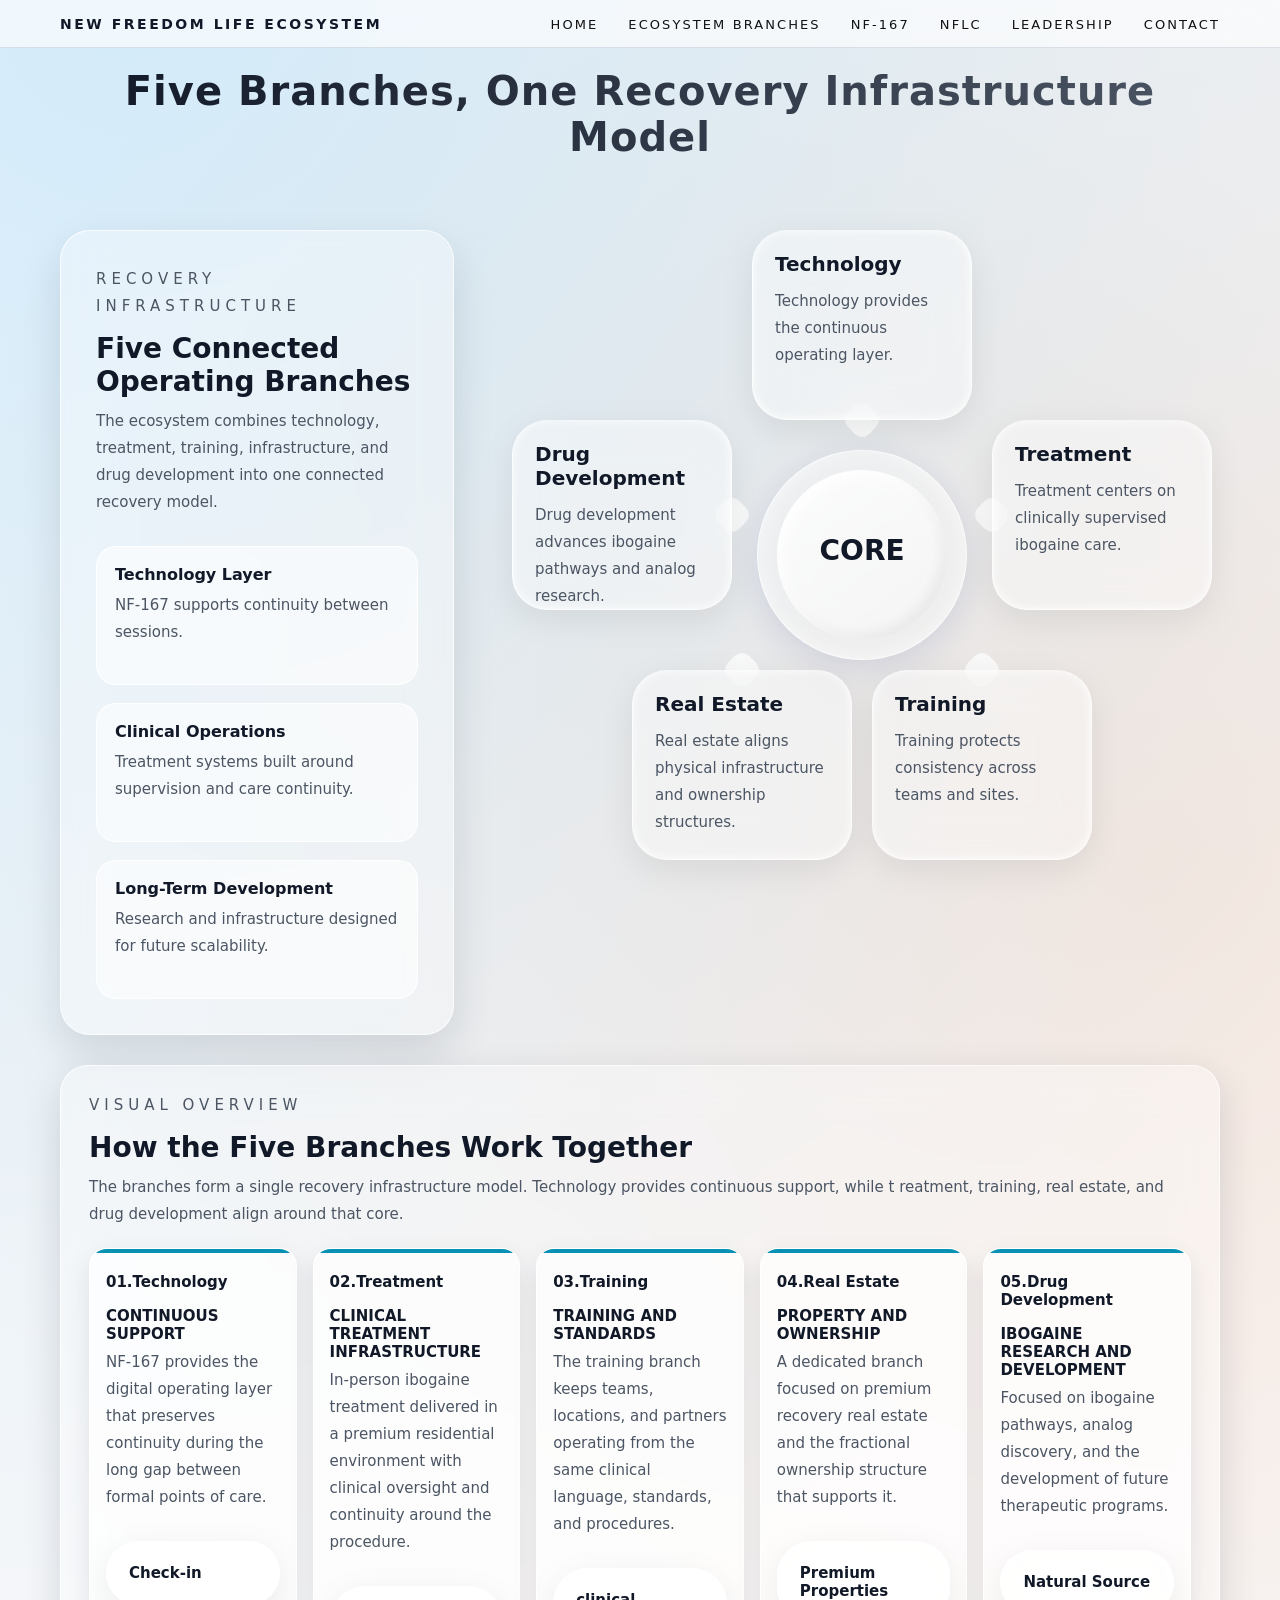
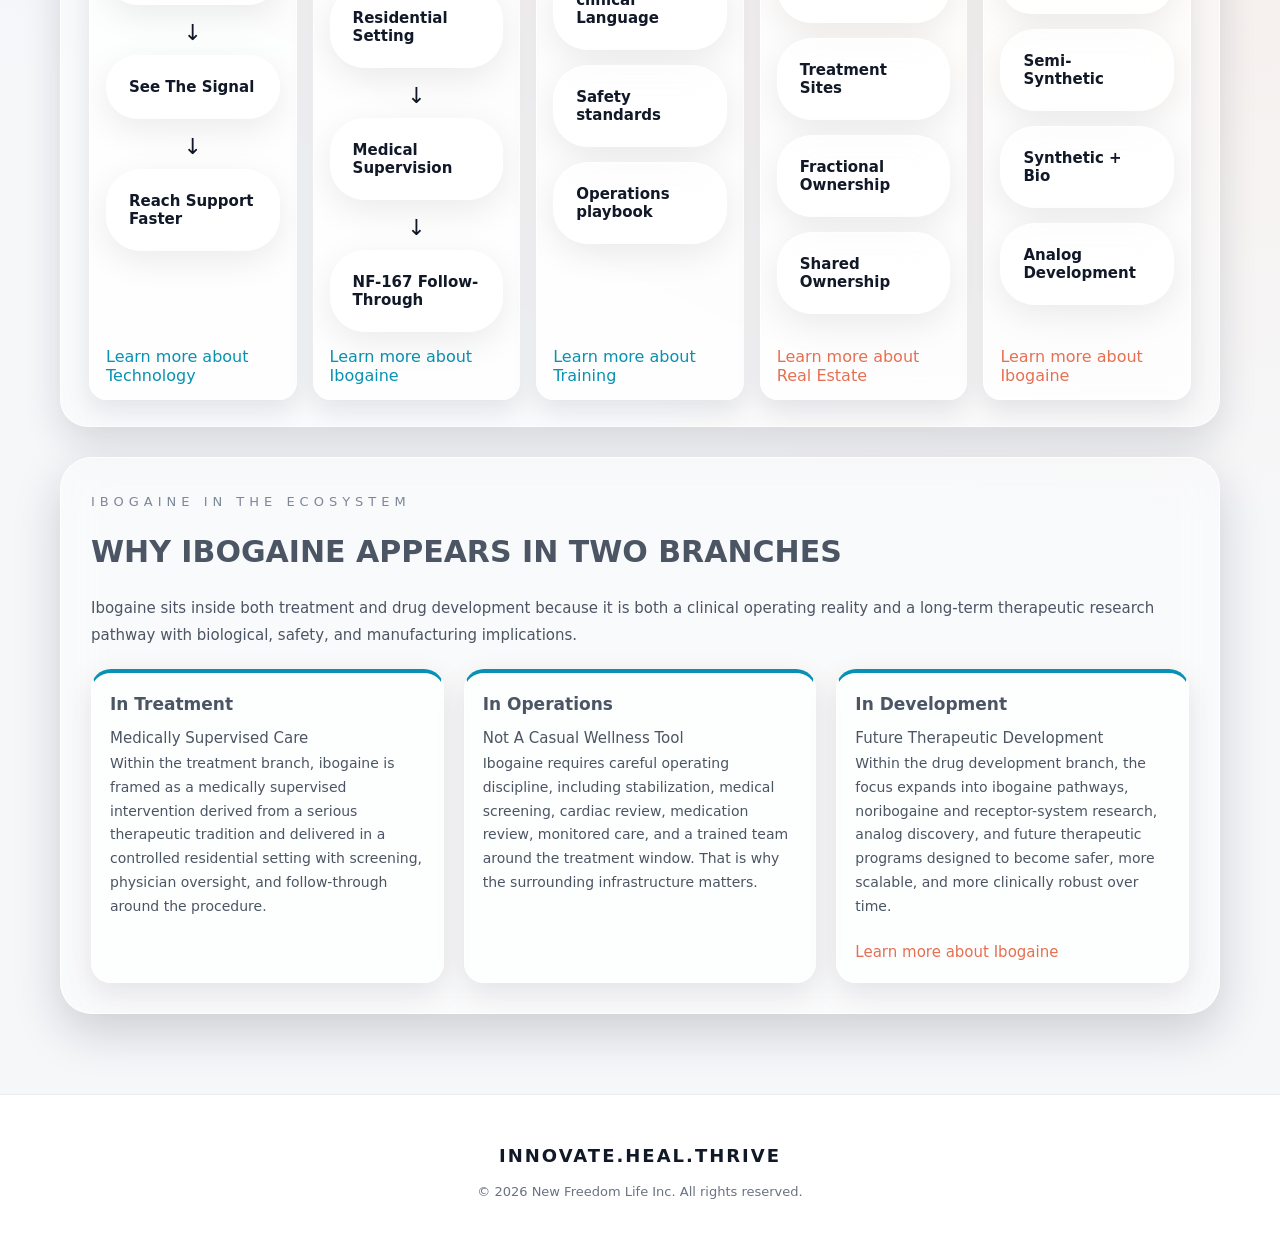
==== branches.html @ 01b96964 "added ibogaine page" ====
<!doctype html>
<html lang="en">
  <head>
    <meta charset="UTF-8" />
    <meta name="viewport" content="width=device-width, initial-scale=1.0" />
    <title>Branches</title>

    <link
      href="https://fonts.googleapis.com/css2?family=Poppins:wght@300;400;500;600;700&display=swap"
      rel="stylesheet"
    />

    <link rel="stylesheet" href="branches-style.css" />
  </head>

  <body>
<nav>
    <div class="logotext">
      NEW FREEDOM LIFE ECOSYSTEM
    </div>
    <button class="menu-toggle" aria-label="Toggle navigation">
  <span></span>
  <span></span>
  <span></span>
</button>
    <ul class="nav-links">
      <li><a href="index.html">HOME</a></li>
      <li><a href="branches.html">ECOSYSTEM BRANCHES</a></li>
      <li><a href="#">NF-167</a></li>
      <li><a href="./NFLC.html">NFLC</a></li>
      <li><a href="leadership.html">LEADERSHIP</a></li>
      <li><a href="#">CONTACT</a></li>
    </ul>
</nav>
<script>
        const menuToggle = document.querySelector(".menu-toggle");
        const navLinks = document.querySelector(".nav-links");

        menuToggle.addEventListener("click", () => {
        navLinks.classList.toggle("active");
        });
    </script>
    <!-- OUTER GLASS CONTAINER -->
      <section class="overview-section">
      <!-- TITLE -->

      <div class="top-content">
        <p class="tag"></p>
        <h1>Five Branches, One Recovery Infrastructure Model</h1>
      </div>
      <section class="branches-layout">

  <!-- LEFT SIDE INFO PANEL -->
  <div class="glass-side-panel">

    <p class="tag">RECOVERY INFRASTRUCTURE</p>

    <h2>Five Connected Operating Branches</h2>

    <p>
      The ecosystem combines technology, treatment,
      training, infrastructure, and drug development
      into one connected recovery model.
    </p>

    <div class="info-points">

      <div class="info-box">
        <h4>Technology Layer</h4>
        <p>NF-167 supports continuity between sessions.</p>
      </div>

      <div class="info-box">
        <h4>Clinical Operations</h4>
        <p>
          Treatment systems built around supervision
          and care continuity.
        </p>
      </div>

      <div class="info-box">
        <h4>Long-Term Development</h4>
        <p>
          Research and infrastructure designed
          for future scalability.
        </p>
      </div>

    </div>
  </div>

  <!-- RIGHT SIDE VISUAL -->
  <div class="branches-visual">

    <section class="wrapper">

      <!-- CENTER -->
      <div class="center-circle">
        <div class="inner-circle">
          <h2>CORE</h2>
        </div>
      </div>

      <!-- CARDS -->

      <div class="card card1">
        <div class="glass">
          <h3>Technology</h3>
          <p>Technology provides the continuous operating layer.</p>
        </div>
      </div>

      <div class="card card2">
        <div class="glass">
          <h3>Treatment</h3>
          <p>Treatment centers on clinically supervised ibogaine care.</p>
        </div>
      </div>

      <div class="card card3">
        <div class="glass">
          <h3>Training</h3>
          <p>Training protects consistency across teams and sites.</p>
        </div>
      </div>

      <div class="card card4">
        <div class="glass">
          <h3>Real Estate</h3>
          <p>
            Real estate aligns physical infrastructure
            and ownership structures.
          </p>
        </div>
      </div>

      <div class="card card5">
        <div class="glass">
          <h3>Drug Development</h3>
          <p>
            Drug development advances ibogaine pathways
            and analog research.
          </p>
        </div>
      </div>

    </section>

  </div>
</section>

<!--visual overview section-->

</section>
    <section class="overview-section">
  <div class="overview-text glass-overview">
    <p class="tag">VISUAL OVERVIEW</p>
    <h2>How the Five Branches Work Together</h2>
    <p>
      The branches form a single recovery infrastructure model. Technology
      provides continuous support, while t
      reatment, training, real estate,
      and drug development align around that core.
    </p>
    <div class="overview-grid">
      <div class="overview-item">
        <h3>01.Technology</h3>
        <h3>CONTINUOUS SUPPORT</h3>
        <p>NF-167 provides the digital operating layer that preserves continuity during the long gap between formal points of care.</p>
        <section class="branch-flow">
          
  <div class="branch-flow-row">
    <div class="branch-step">
      <h3 class="glass">Check‑in</h3>
    </div>

    <span class="branch-arrow">↓</span>

    <div class="branch-step">
      <h3 class="glass">See The Signal</h3>
    </div>

    <span class="branch-arrow">↓</span>

    <div class="branch-step">
      <h3 class="glass">Reach Support Faster</h3>
    </div>
  </div>
  <a class="blue-link" href="technology.html">Learn more about Technology</a>
</section>
      </div>
      <div class="overview-item">
        <h3>02.Treatment</h3>
        <h3>CLINICAL TREATMENT INFRASTRUCTURE</h3>
        <p>In-person ibogaine treatment delivered in a premium residential environment with clinical oversight and continuity around the procedure.</p>
        <section class="branch-flow">
  <div class="branch-flow-row">
    <div class="branch-step">
      <h3 class="glass">Residential Setting</h3>
    </div>

    <span class="branch-arrow">↓</span>

    <div class="branch-step">
      <h3 class="glass">Medical Supervision</h3>
    </div>

    <span class="branch-arrow">↓</span>

    <div class="branch-step">
      <h3 class="glass">NF-167 Follow-Through</h3>
    </div>
  </div>
  <a class="blue-link" href="">Learn more about Ibogaine</a>
</section>
      </div>
      <div class="overview-item">
        <h3>03.Training</h3>
        <h3>TRAINING AND STANDARDS</h3>
        <p>The training branch keeps teams, locations, and partners operating from the same clinical language, standards, and procedures.</p>
        <section class="branch-flow">
  
  <div class="branch-flow-row">
    <div class="branch-step">
      <h3 class="glass">clinical Language</h3>
    </div>
    <div class="branch-step">
      <h3 class="glass">Safety standards</h3>
    </div>

    <div class="branch-step">
      <h3 class="glass">Operations playbook</h3>
    </div>
  </div>
  <a class="blue-link" href="">Learn more about Training</a>
</section>
      </div>
      <div class="overview-item">
        <h3>04.Real Estate</h3>
        <h3>PROPERTY AND OWNERSHIP</h3>
        <p>A dedicated branch focused on premium recovery real estate and the fractional ownership structure that supports it.</p>
        <section class="branch-flow">
  

  <div class="branch-flow-row">
    <div class="branch-step">
      <h3 class="glass">Premium <br>Properties</h3>
    </div>

    <div class="branch-step">
      <h3 class="glass">Treatment <br>Sites</h3>
    </div>

    <div class="branch-step">
      <h3 class="glass">Fractional <br>Ownership</h3>
    </div>

    <div class="branch-step">
      <h3 class="glass">Shared <br>Ownership</h3>
    </div>

  </div>
  <a class="orange-link" href="./realestate.html">Learn more about Real Estate</a>
</section>
      </div>
      <div class="overview-item">
        <h3>05.Drug Development</h3>
        <h3>IBOGAINE RESEARCH AND DEVELOPMENT</h3>
        <p>Focused on ibogaine pathways, analog discovery, and the development of future therapeutic programs.</p>
        <section class="branch-flow">

  <div class="branch-flow-row">
    <div class="branch-step">
      <h3 class="glass">Natural Source</h3>
    </div>

    <div class="branch-step">
      <h3 class="glass">Semi-Synthetic</h3>
    </div>

    <div class="branch-step">
      <h3 class="glass">Synthetic + Bio</h3>
    </div>

    <div class="branch-step">
      <h3 class="glass">Analog <br>Development</h3>
    </div>
  </div>
  <a class="orange-link" href="./ibogaine.html">Learn more about Ibogaine</a>
</section>
      </div>
    </div>
  </div>
</section>
    <section class="ibogaine-section">
      <div class="ibogaine-card glass-ibogaine">
        <p class="tag">IBOGAINE IN THE ECOSYSTEM</p>
        <h2>WHY IBOGAINE APPEARS IN TWO BRANCHES</h2>
        <p>
          Ibogaine sits inside both treatment and drug development because it is both a clinical operating reality and a long-term therapeutic research pathway with biological, safety, and manufacturing implications.
        </p>

        <div class="ibogaine-points">
          <div class="point">
            <h3>In Treatment</h3>
            <h3>Medically Supervised Care</h3>
            <p>
              Within the treatment branch, ibogaine is framed as a medically
              supervised intervention derived from a serious therapeutic
              tradition and delivered in a controlled residential setting with
              screening, physician oversight, and follow-through around the
              procedure.</p>
            </p>
          </div>
          <div class="point">
            <h3>In Operations</h3>
            <h3>Not A Casual Wellness Tool</h3>
            <p>
              Ibogaine requires careful operating discipline, including
              stabilization, medical screening, cardiac review, medication
              review, monitored care, and a trained team around the treatment
              window. That is why the surrounding infrastructure matters.
            </p>
          </div>
          <div class="point">
            <h3>In Development</h3>
            <h3>Future Therapeutic Development</h3>
            <p>
              Within the drug development branch, the focus expands into
              ibogaine pathways, noribogaine and receptor-system research,
              analog discovery, and future therapeutic programs designed to
              become safer, more scalable, and more clinically robust over time.
            </p>
            <a href="./ibogaine.html">Learn more about Ibogaine</a>
          </div>
        </div>
      </div>
    </section>
    <footer class="footer">
    <div class="footer-content">
    <h3>INNOVATE.HEAL.THRIVE</h3>

    <p class="footer-copy">
      © 2026 New Freedom Life Inc. All rights reserved.
    </p>
  </div>
</footer>
</body>
</html>
---- branches-style.css ----
:root{
  --nf-blue:#0891b2;
  --nf-blue-soft:#38bdf8;

  --nf-sunrise:#f4a261;
  --nf-sunrise-soft:#e76f51;

  --nf-bg:#f6f7f9;

  --nf-text-dark:#111827;
  --nf-text-muted:#4b5563;

  --glass-white:rgba(255,255,255,0.45);
  --glass-border:rgba(255,255,255,0.75);
}
*{
  margin:0;
  padding:0;
  box-sizing:border-box;
}

body {
  margin: 0;
  font-family: system-ui, -apple-system, BlinkMacSystemFont, "Segoe UI", sans-serif;
  color: var(--nf-text-dark);
  background:
    radial-gradient(circle at 10% 0%, rgba(0, 161, 255, 0.14) 0, transparent 55%),
    radial-gradient(circle at 90% 30%, rgba(255, 140, 66, 0.14) 0, transparent 55%),
    var(--nf-bg);
  overflow-x: hidden;
}
nav {
  position: sticky;
  top: 0;
  z-index: 1000;
  width: 100%;
  padding: 14px 60px;
  background: rgba(255, 255, 255, 0.65);
  backdrop-filter: blur(18px);
  -webkit-backdrop-filter: blur(18px);
  display: flex;
  justify-content: space-between;
  align-items: center;
  border-bottom: 1px solid rgba(148, 163, 184, 0.3);
}

.logotext {
  font-size: 14px;
  letter-spacing: 0.18em;
  font-weight: 600;
}

.nav-links {
  display: flex;
  gap: 30px;
  list-style: none;
}

.nav-links a {
  text-decoration: none;
  color: #111111;
  font-size: 13px;
  letter-spacing: 0.16em;
}

.nav-links a:hover {
  color: var(--nf-blue);
}

/* HAMBURGER BUTTON */

.menu-toggle {
  display: none;

  flex-direction: column;
  justify-content: center;
  align-items: center;

  gap: 5px;

  width: 46px;
  height: 46px;

  border: none;
  border-radius: 14px;

  background: rgba(255, 255, 255, 0.22);

  backdrop-filter: blur(12px);
  -webkit-backdrop-filter: blur(12px);

  cursor: pointer;

  box-shadow: 0 8px 20px rgba(15, 23, 42, 0.08);

  transition: 0.3s ease;
}

.menu-toggle:hover {
  transform: translateY(-2px);
}

.menu-toggle span {
  width: 22px;
  height: 2px;

  background: var(--nf-text-dark);

  border-radius: 999px;

  transition: 0.3s ease;
}

/* MOBILE NAV */

@media (max-width: 768px) {

  nav {
    padding: 18px 20px;

    flex-wrap: wrap;

    gap: 0;
  }

  .menu-toggle {
    display: flex;
  }

  .nav-links {
    width: 100%;

    display: none;

    flex-direction: column;

    align-items: center;

    gap: 18px;

    margin-top: 20px;

    padding: 24px 0;

    border-radius: 24px;

    background: rgba(255,255,255,0.32);

    backdrop-filter: blur(20px);
    -webkit-backdrop-filter: blur(20px);

    border: 1px solid rgba(255,255,255,0.6);

    box-shadow: 0 12px 30px rgba(15,23,42,0.12);
  }

  .nav-links.active {
    display: flex;
  }

  .nav-links a {
    font-size: 14px;
  }
}

/* MAIN GLASS BOX */

.main-container{
  margin-top: 40px auto;
  width:1400px;
  max-width: 100%;
  min-height:780px;
  padding:50px;
  margin: 0 auto 40px;  
  border-radius:40px;
  background:rgba(255,255,255,0.35);
  backdrop-filter:blur(25px);
  -webkit-backdrop-filter:blur(25px);
  border:1px solid rgba(255,255,255,0.7);
  box-shadow:
    0 20px 60px rgba(15,23,42,0.08),
    inset 0 0 30px rgba(255,255,255,0.7);
  position:relative;
  overflow:hidden;
}

/* TOP TITLE */

.top-content{
  text-align:center;
  margin-bottom:70px;
}

.tag{
  font-size:13px;
  letter-spacing:5px;
  color:#7c8799;
  margin-bottom:12px;
  font-weight:500;
}

.top-content h1{
  font-size:40px;
  font-weight:700;
  background:linear-gradient(to right,#111827,#4b5563);
  background-clip:text;
  -webkit-background-clip:text;
  color:transparent;
  -webkit-text-fill-color:transparent;
  letter-spacing:1px;
}

.branches-layout{
  display:flex;
  gap:50px;
  align-items:flex-start;
  justify-content:center;
  margin-top:40px;
  flex-wrap:wrap;
}

.branches-visual{
  flex:1;
}

.glass-side-panel{
  width: 380px;
  flex:0.45;

  padding:35px;

  border-radius:30px;

  background:rgba(255,255,255,0.35);

  backdrop-filter:blur(20px);
  -webkit-backdrop-filter:blur(20px);

  border:1px solid rgba(255,255,255,0.7);

  box-shadow:
  0 18px 40px rgba(15,23,42,0.12);
}

.glass-side-panel h2{
  font-size:34px;
  margin:12px 0 20px;
}

.glass-side-panel p{
  line-height:1.8;
  color:#4b5563;
}

.info-points{
  margin-top:30px;
  display:flex;
  flex-direction:column;
  gap:18px;
}

.info-box{
  padding:18px;
  border-radius:20px;

  background:rgba(255,255,255,0.55);

  border:1px solid rgba(255,255,255,0.9);
}

.info-box h4{
  margin-bottom:8px;
  color:#111827;
}

/* INFOGRAPHIC WRAPPER */

.wrapper{
  position:relative;
  width:700px;
  height:650px;
  margin:auto;
}

/* CENTER */

.center-circle{
  position:absolute;
  top:50%;
  left:50%;
  transform:translate(-50%,-50%);

  width:210px;
  height:210px;
  border-radius:50%;

  background:rgba(255,255,255,0.28);

  backdrop-filter:blur(30px);

  border:1px solid rgba(255,255,255,0.8);

  box-shadow:
  0 8px 32px rgba(31,38,135,0.12),
  inset 0 0 20px rgba(255,255,255,0.6);

  display:flex;
  justify-content:center;
  align-items:center;
}

.inner-circle{
  width:170px;
  height:170px;
  border-radius:50%;

  background:linear-gradient(
  145deg,
  rgba(255,255,255,0.8),
  rgba(255,255,255,0.35));

  display:flex;
  flex-direction:column;
  justify-content:center;
  align-items:center;

  box-shadow:
  inset 6px 6px 12px rgba(255,255,255,0.8),
  inset -6px -6px 12px rgba(0,0,0,0.05);
}

.inner-circle span{
  font-size:14px;
  letter-spacing:4px;
  color:#7b8191;
}

.inner-circle h2{
  font-size:38px;
  color:#111827;
  font-weight:700;
}

/* CARDS */

.card{
  position:absolute;
  width:220px;
  height:190px;
}

.glass{
  width:100%;
  height:100%;

  padding: 22px;
  border-radius:35px;

  background:rgba(255,255,255,0.38);

  backdrop-filter:blur(22px);

  border:1px solid rgba(255,255,255,0.8);

  box-shadow:
  0 10px 35px rgba(0,0,0,0.08),
  inset 0 0 10px rgba(255,255,255,0.9);

  transition:0.4s ease;
}

.glass:hover{
  transform:translateY(-10px) scale(1.03);

  box-shadow:
  0 20px 45px rgba(0,0,0,0.12),
  inset 0 0 15px rgba(255,255,255,0.9);
}

.glass h3{
  font-size:20px;
  margin-bottom:12px;
  font-weight:600;
}

.glass p{
  font-size:13px;
  line-height:1.6;
  color:#5d6472;
}

/* CARD COLORS */

.card1 .glass{
  border-top:5px var(--nf-blue);
}

.card2 .glass{
  border-top:5px var(--nf-blue);
}

.card3 .glass{
  border-top:5px var(--nf-blue);
}

.card4 .glass{
  border-top:5px var(--nf-blue);
}

.card5 .glass{
  border-top:5px var(--nf-blue);
}

/* POSITIONS */

.card1{
  top:0;
  left:50%;
  transform:translateX(-50%);
}

.card2{
  top:190px;
  right:0;
}

.card3{
  bottom:20px;
  right:120px;
}

.card4{
  bottom:20px;
  left:120px;
}

.card5{
  top:190px;
  left:0;
}

/* CONNECTORS */

.card::before{
  content:"";
  position:absolute;
  width:30px;
  height:30px;

  background:rgba(255,255,255,0.75);

  backdrop-filter:blur(15px);

  border-radius:10px;

  z-index:-1;
}

/* CONNECTOR POSITION */

.card1::before{
  bottom:-15px;
  left:50%;
  transform:translateX(-50%) rotate(45deg);
}

.card2::before{
  left:-15px;
  top:50%;
  transform:translateY(-50%) rotate(45deg);
}

.card3::before{
  top:-15px;
  left:50%;
  transform:translateX(-50%) rotate(45deg);
}

.card4::before{
  top:-15px;
  left:50%;
  transform:translateX(-50%) rotate(45deg);
}

.card5::before{
  right:-15px;
  top:50%;
  transform:translateY(-50%) rotate(45deg);
}

/* RESPONSIVE */
@media(max-width:768px){

  body{
    padding:20px;
  }

  .main-container{
    border-radius:28px;
  }

  .glass-overview,
  .glass-ibogaine{
    padding:22px;
  }
}

@media(max-width:1100px){

  .main-container{
    width:100%;
    padding:30px 20px;
  }

  .wrapper{
    width:100%;
    height:auto;

    display:flex;
    flex-direction:column;
    gap:25px;
    align-items:center;
  }

  .center-circle{
    position:relative;
    top:auto;
    left:auto;
    transform:none;
    margin:20px 0;
  }

  .card{
    position:relative;
    width:100%;
    max-width:400px;

    top:auto;
    right:auto;
    bottom:auto;
    left:auto;

    transform:none;
  }

  .card::before{
    display:none;
  }

  .top-content h1{
    font-size:38px;
  }
}
.overview-section{
  max-width: 1200px;
  margin: 20px auto 30px;
  padding: 0 20px;
}

.overview-grid{
  margin-top: 20px;
  gap: 16px;
  display:grid;
  grid-template-columns:repeat(5,1fr);
  align-items:stretch;
}


.overview-item{
  padding: 14px 16px;
  border-radius: 18px;
  background: rgba(255,255,255,0.7);
  border: 1px solid rgba(255,255,255,0.9);
  box-shadow: 0 10px 26px rgba(15,23,42,0.10);
  text-align: left;
  position: relative;
  overflow: hidden;
  display: flex;
  flex-direction: column;
  height: 100%;
}

/* thin orange line on top of each item */
.overview-item::before{
  content: "";
  position: absolute;
  top: 0;
  left: 0;
  width: 100%;
  height: 4px;
  background: linear-gradient(90deg, var(--nf-blue), var(--nf-blue));
}

.overview-item h3{
  font-size: 15px;
  font-weight: 600;
  margin: 10px 0 6px;
  color: #111827;
}

.overview-item p{
  font-size: 13px;
  line-height: 1.7;
  color: #4b5563;
}

/* responsive behaviour */
@media (max-width: 1100px){
  .overview-grid{
    grid-template-columns: repeat(3, minmax(0,1fr));
  }
}

@media (max-width: 768px){
  .overview-grid{
    grid-template-columns: 1fr;
  }
}

.branch-arrow{
  display: flex;
  align-items: center;
  justify-content: center;
  font-size: 22px;
  min-width: 40px;
}

.glass-overview{
  padding: 26px 28px;
  border-radius: 28px;
  background: rgba(255,255,255,0.35);
  backdrop-filter: blur(20px);
  -webkit-backdrop-filter: blur(20px);
  border: 1px solid rgba(255,255,255,0.7);
  box-shadow: 0 14px 38px rgba(15,23,42,0.14);
}

.overview-section h2{
  font-size: 28px;
  margin-bottom: 10px;
}

.overview-section p{
  font-size: 15px;
  line-height: 1.8;
  color: #4b5563;
}

.branch-step{
  margin-bottom: 15px;
}

.blue-link{
  text-decoration: none;
  font-weight: 500;
  margin-top: auto;
  color: var(--nf-blue);
}

.orange-link{
  color: var(--nf-sunrise-soft);
  text-decoration: none;
  margin-top: auto;
  font-weight: 500;
}
.branch-flow{
  display:flex;
  flex-direction:column;
  height:100%;
}

/* Ibogaine section */
.ibogaine-section{
  max-width: 1200px;
  margin: 30px auto 80px;
  padding: 0 20px;
}

.ibogaine-card{
  margin-top: 4px;
}

.glass-ibogaine{
  padding: 32px 30px 30px;
  border-radius: 32px;
  background: rgba(255,255,255,0.40);
  backdrop-filter: blur(24px);
  -webkit-backdrop-filter: blur(24px);
  border: 1px solid rgba(255,255,255,0.8);
  box-shadow: 0 18px 48px rgba(15,23,42,0.18);
}

.ibogaine-section h2{
  font-size: 30px;
  margin: 6px 0 16px;
}

.ibogaine-sectio,.glass-ibogaine,p{
  font-size: 15px;
  line-height: 1.8;
  color: #4b5563;
  margin-bottom: 20px;
}

.ibogaine-points{
  display: grid;
  grid-template-columns: repeat(3, minmax(0,1fr));
  gap: 20px;
}

.ibogaine-points .point{
  padding: 16px 18px;
  border-radius: 20px;
  background: rgba(255,255,255,0.66);
  border: 1px solid rgba(255,255,255,0.85);
  box-shadow: 0 10px 30px rgba(15,23,42,0.10);

  border-top: 4px solid var(--nf-blue);
}

.ibogaine-points .point h3:first-of-type{
  font-size: 17px;   
  font-weight: 600;
  margin-bottom: 5px;
}

.ibogaine-points .point h3:last-of-type{
  font-size: 15px;    
  font-weight: 500;
}

.ibogaine-points .point p{
  font-size: 14px;
  line-height: 1.7;
  color: #4b5563;
}

.ibogaine-points .point a{
  color: var(--nf-sunrise-soft);
  text-decoration: none;
}

/* make it responsive */
@media (max-width: 900px){
  .ibogaine-points{
    grid-template-columns: 1fr;
  }
}
@media (max-width: 900px){
  .overview-section h2,
  .ibogaine-section h2{
    font-size: 22px;
  }
}
.footer{
  margin-top:80px;
  padding:50px 20px 30px;

  background:#ffffff;

  border-top:1px solid rgba(0,0,0,0.08);

  text-align:center;
}

.footer-content{
  max-width:1100px;
  margin:auto;
}

.footer h3{
  font-size:18px;
  font-weight:600;
  letter-spacing:2px;
  color:#111827;

  margin-bottom:14px;
}

.footer-copy{
  font-size:13px;
  color:#6b7280;
}
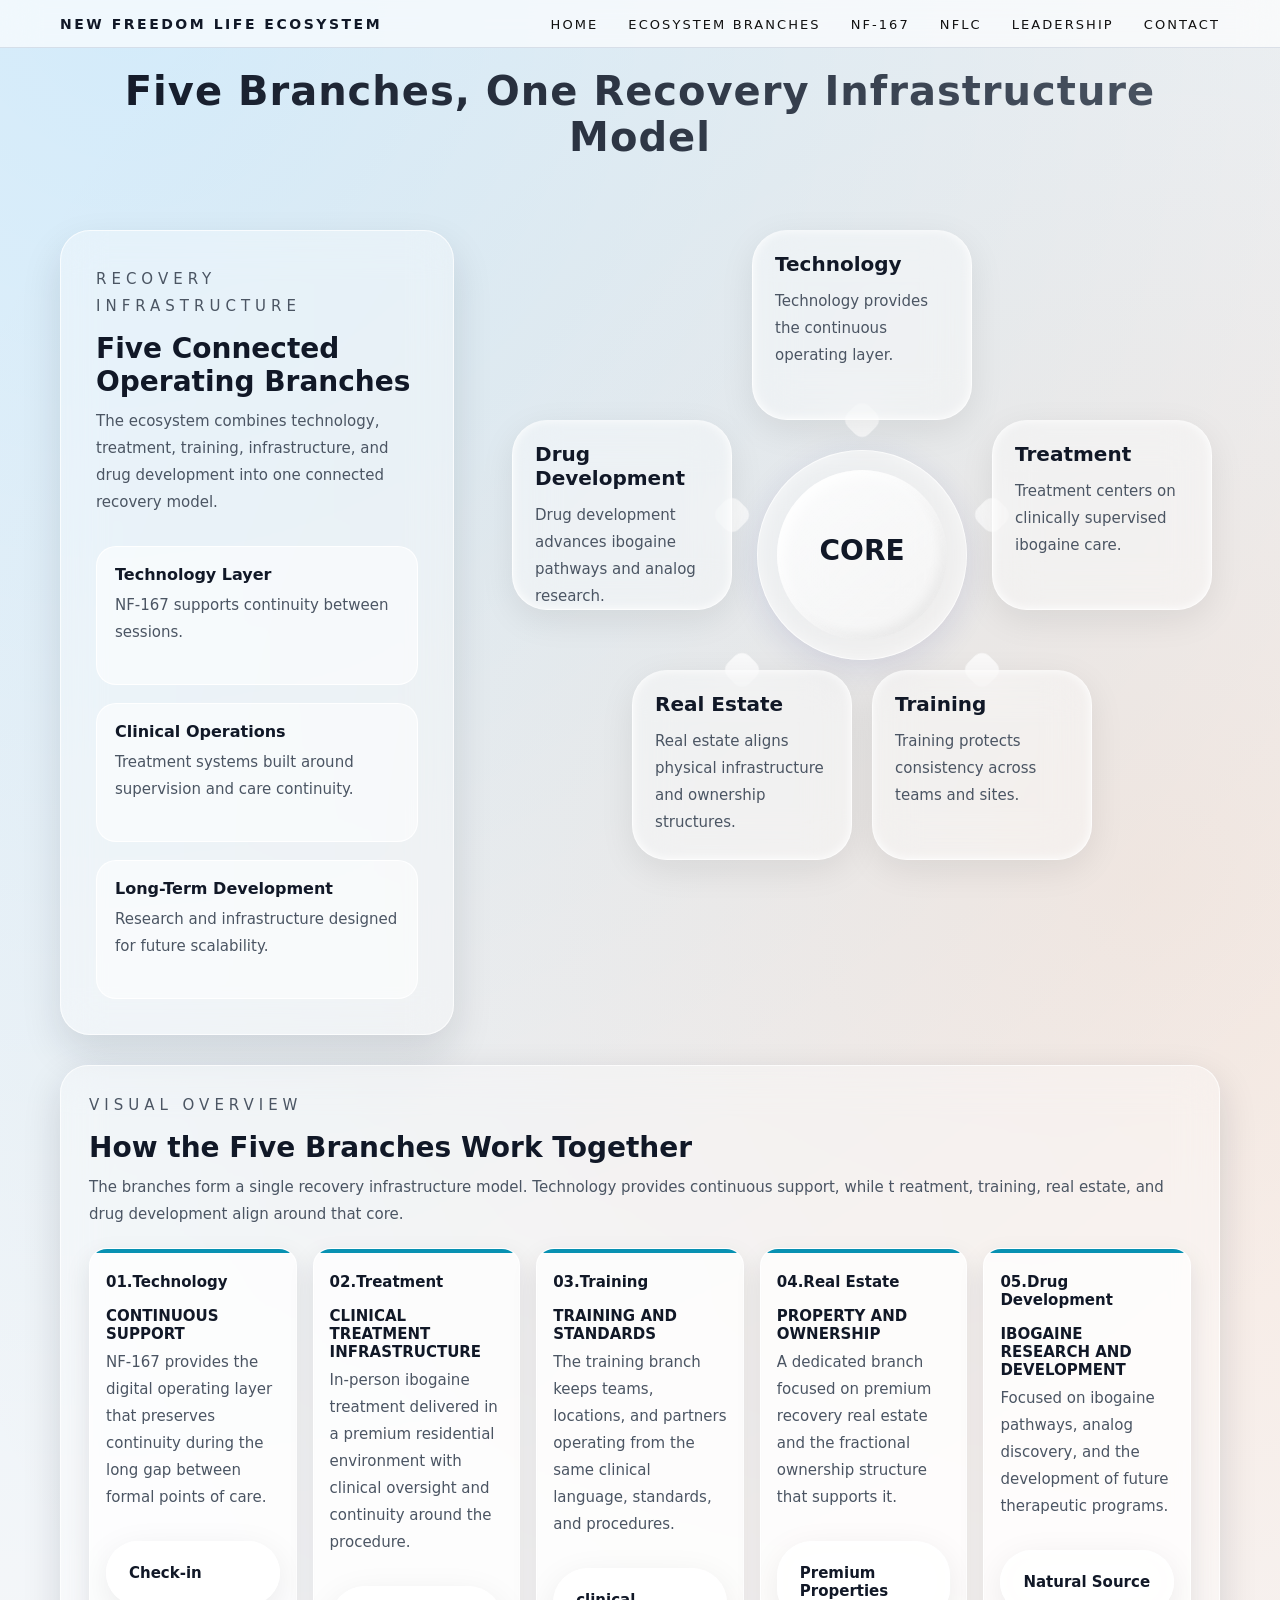
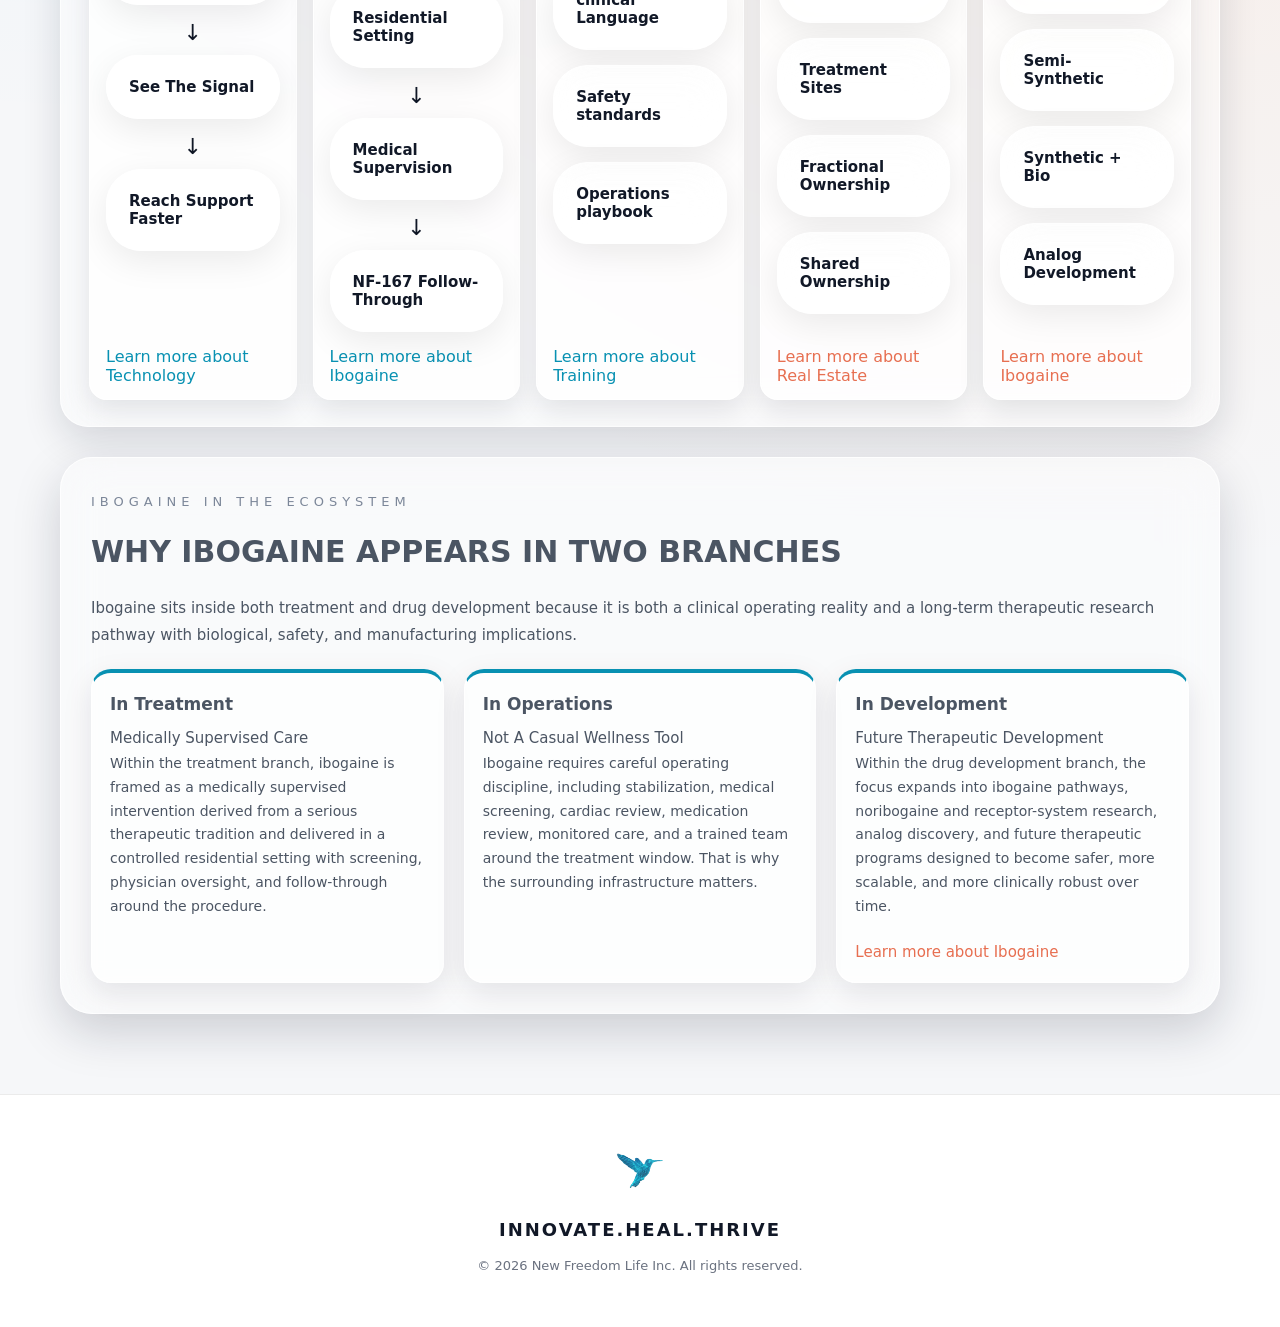
==== commit 6c9aedc3: "made some changes" ====
--- a/branches.html
+++ b/branches.html
@@ -232,7 +232,7 @@
       <h3 class="glass">Operations playbook</h3>
     </div>
   </div>
-  <a class="blue-link" href="">Learn more about Training</a>
+  <a class="blue-link" href="./training.html">Learn more about Training</a>
 </section>
       </div>
       <div class="overview-item">
@@ -338,8 +338,8 @@
     </section>
     <footer class="footer">
     <div class="footer-content">
+      <img src="./assests/logo.png" alt="logo" class="footer-logo">
     <h3>INNOVATE.HEAL.THRIVE</h3>
-
     <p class="footer-copy">
       © 2026 New Freedom Life Inc. All rights reserved.
     </p>
--- a/branches-style.css
+++ b/branches-style.css
@@ -780,4 +780,14 @@
 .footer-copy{
   font-size:13px;
   color:#6b7280;
+}
+
+.footer-logo{
+  width: 50px;
+  
+  height: auto;
+
+  margin-bottom: 20px;
+
+  object-fit: contain;
 }
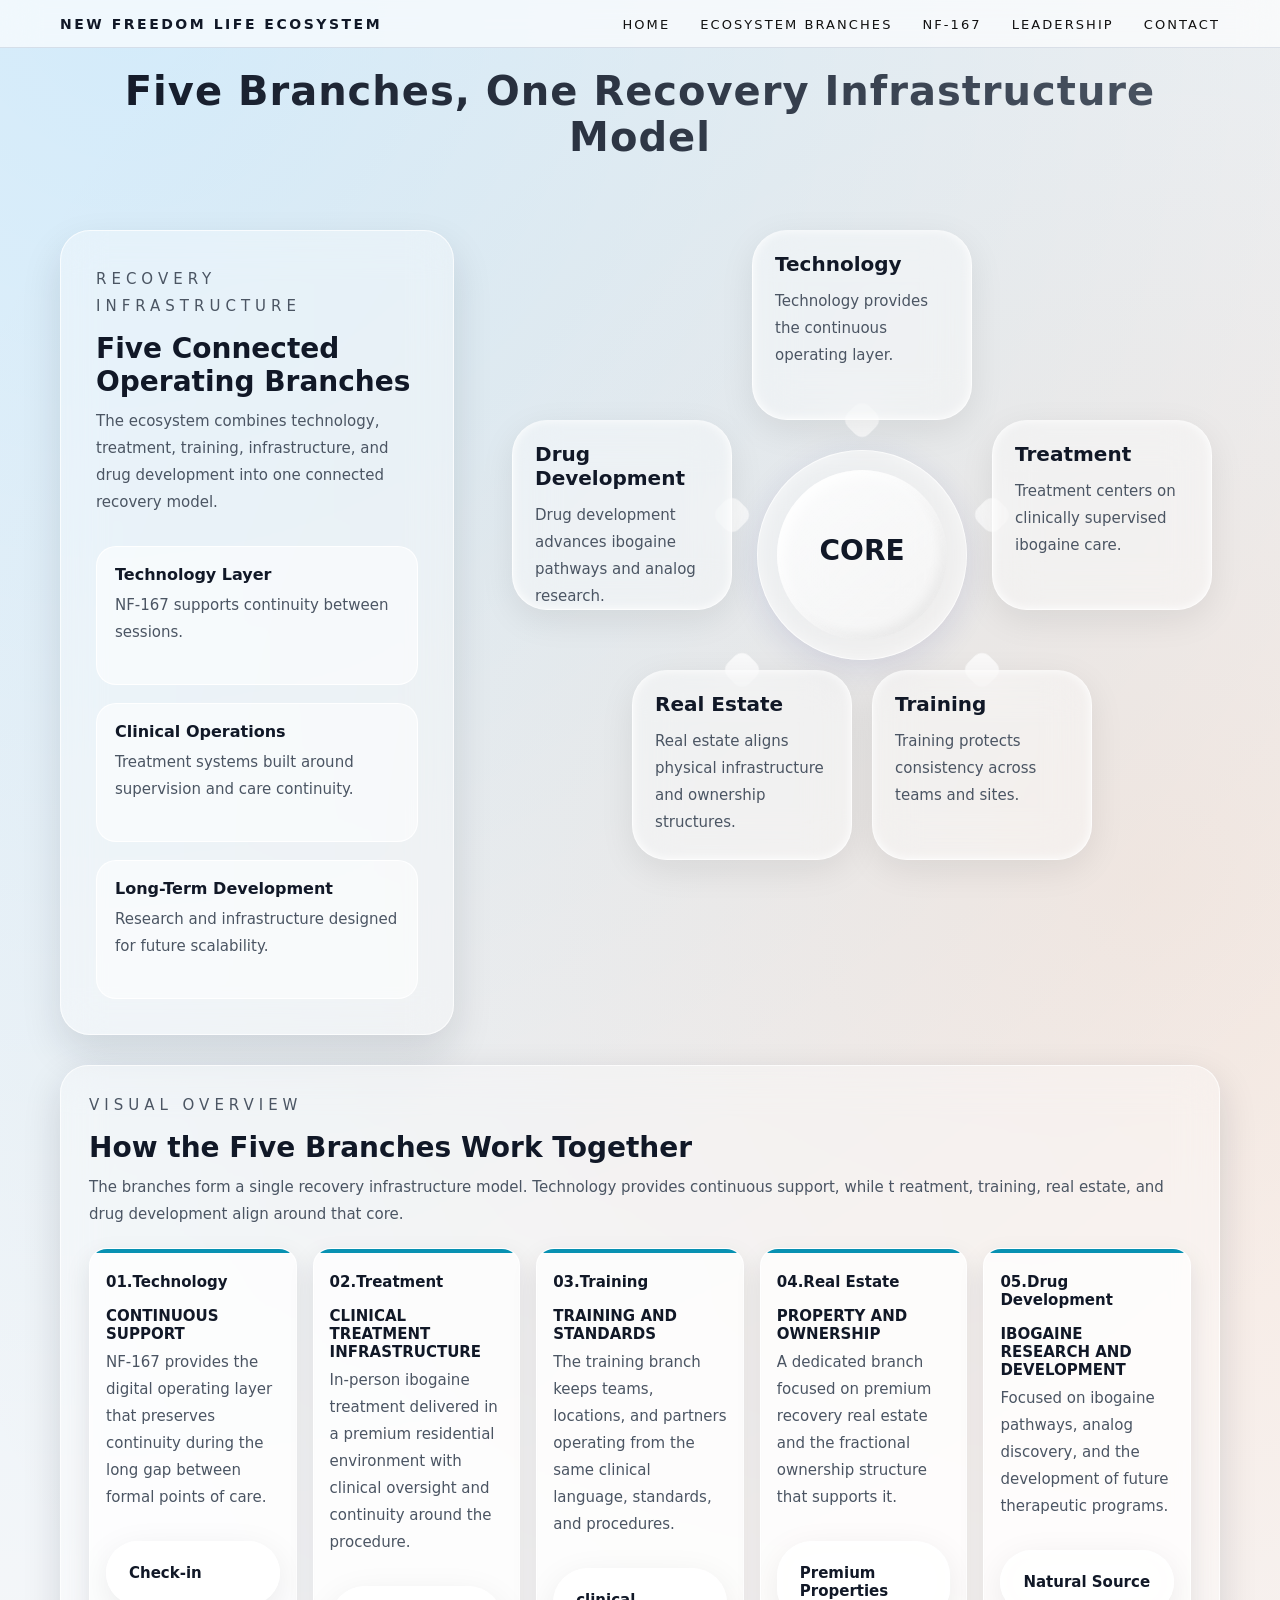
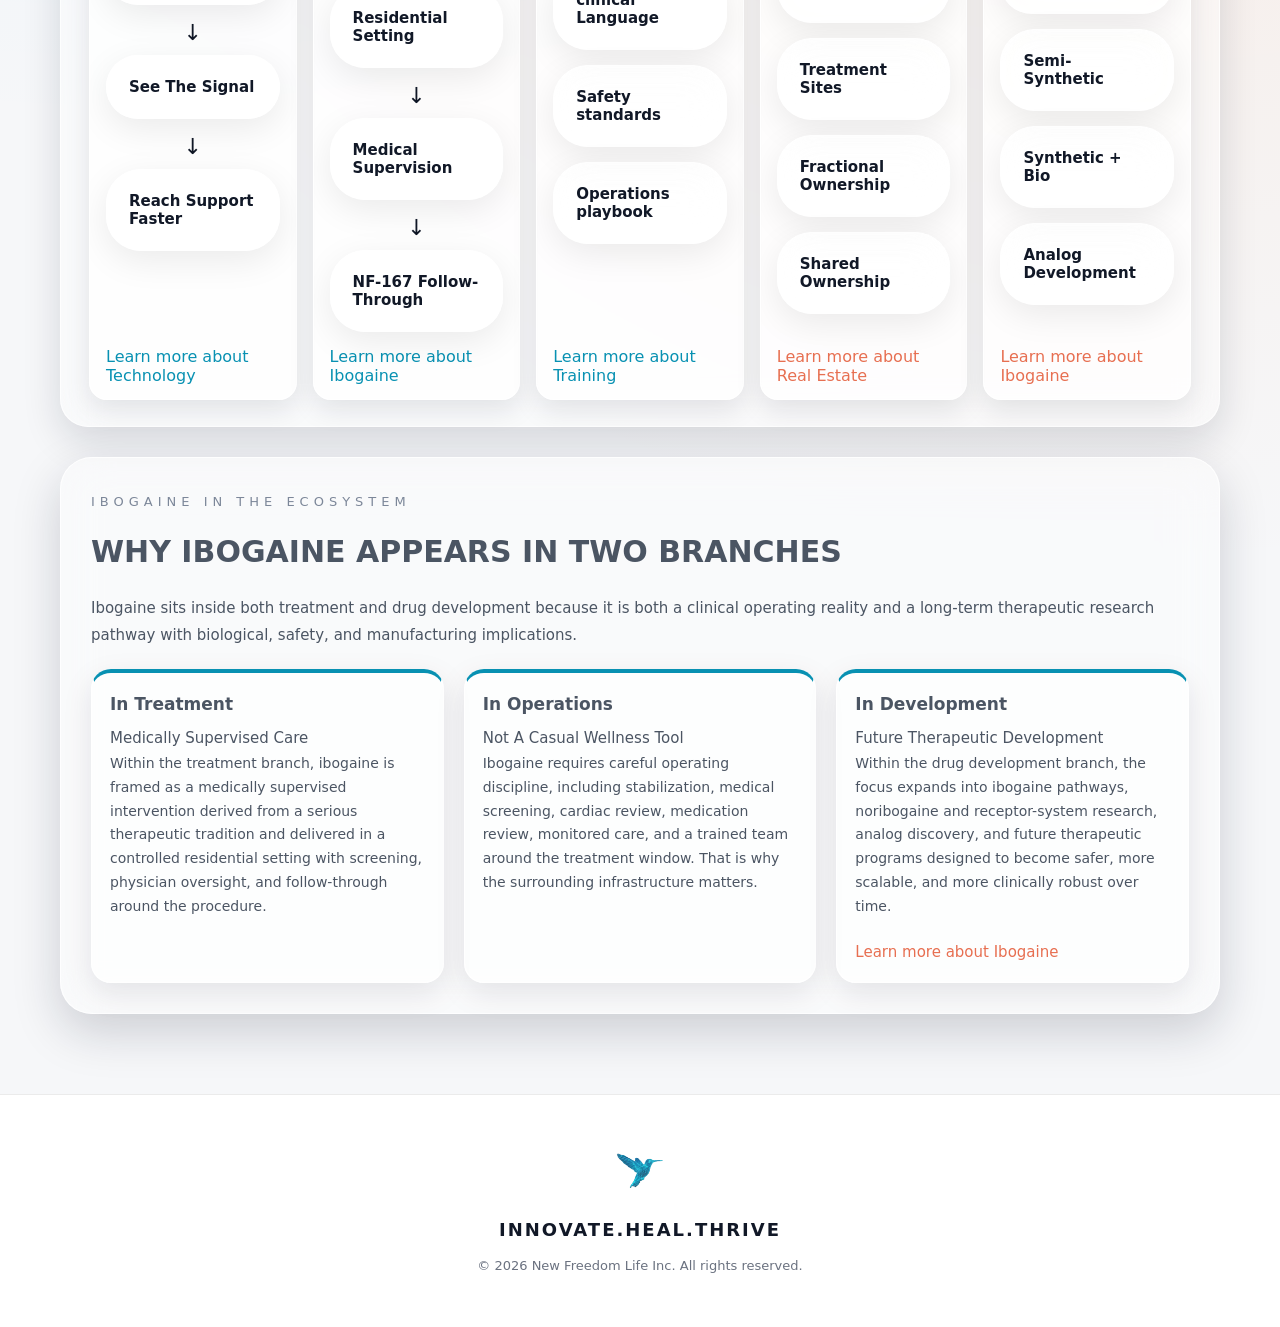
==== commit 461f9708: "made some changes" ====
--- a/branches.html
+++ b/branches.html
@@ -27,7 +27,6 @@
       <li><a href="index.html">HOME</a></li>
       <li><a href="branches.html">ECOSYSTEM BRANCHES</a></li>
       <li><a href="#">NF-167</a></li>
-      <li><a href="./NFLC.html">NFLC</a></li>
       <li><a href="leadership.html">LEADERSHIP</a></li>
       <li><a href="#">CONTACT</a></li>
     </ul>
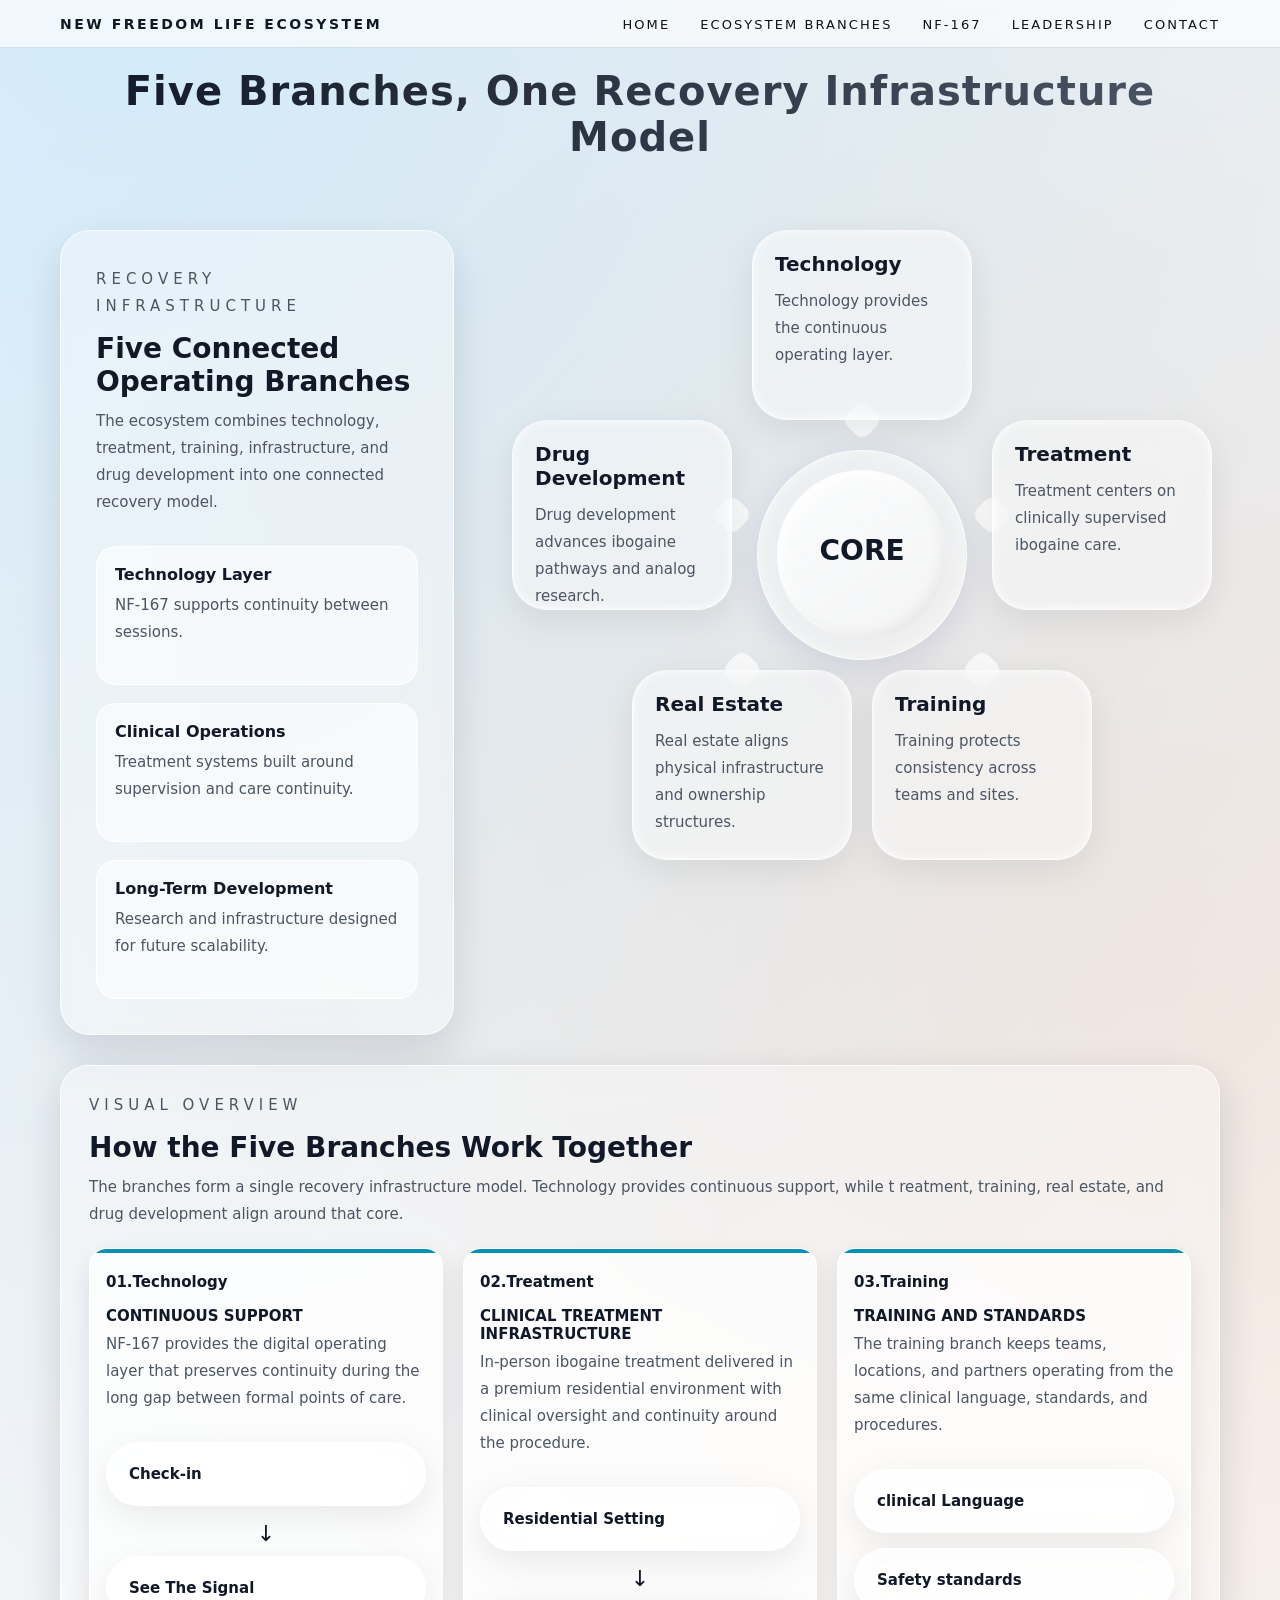
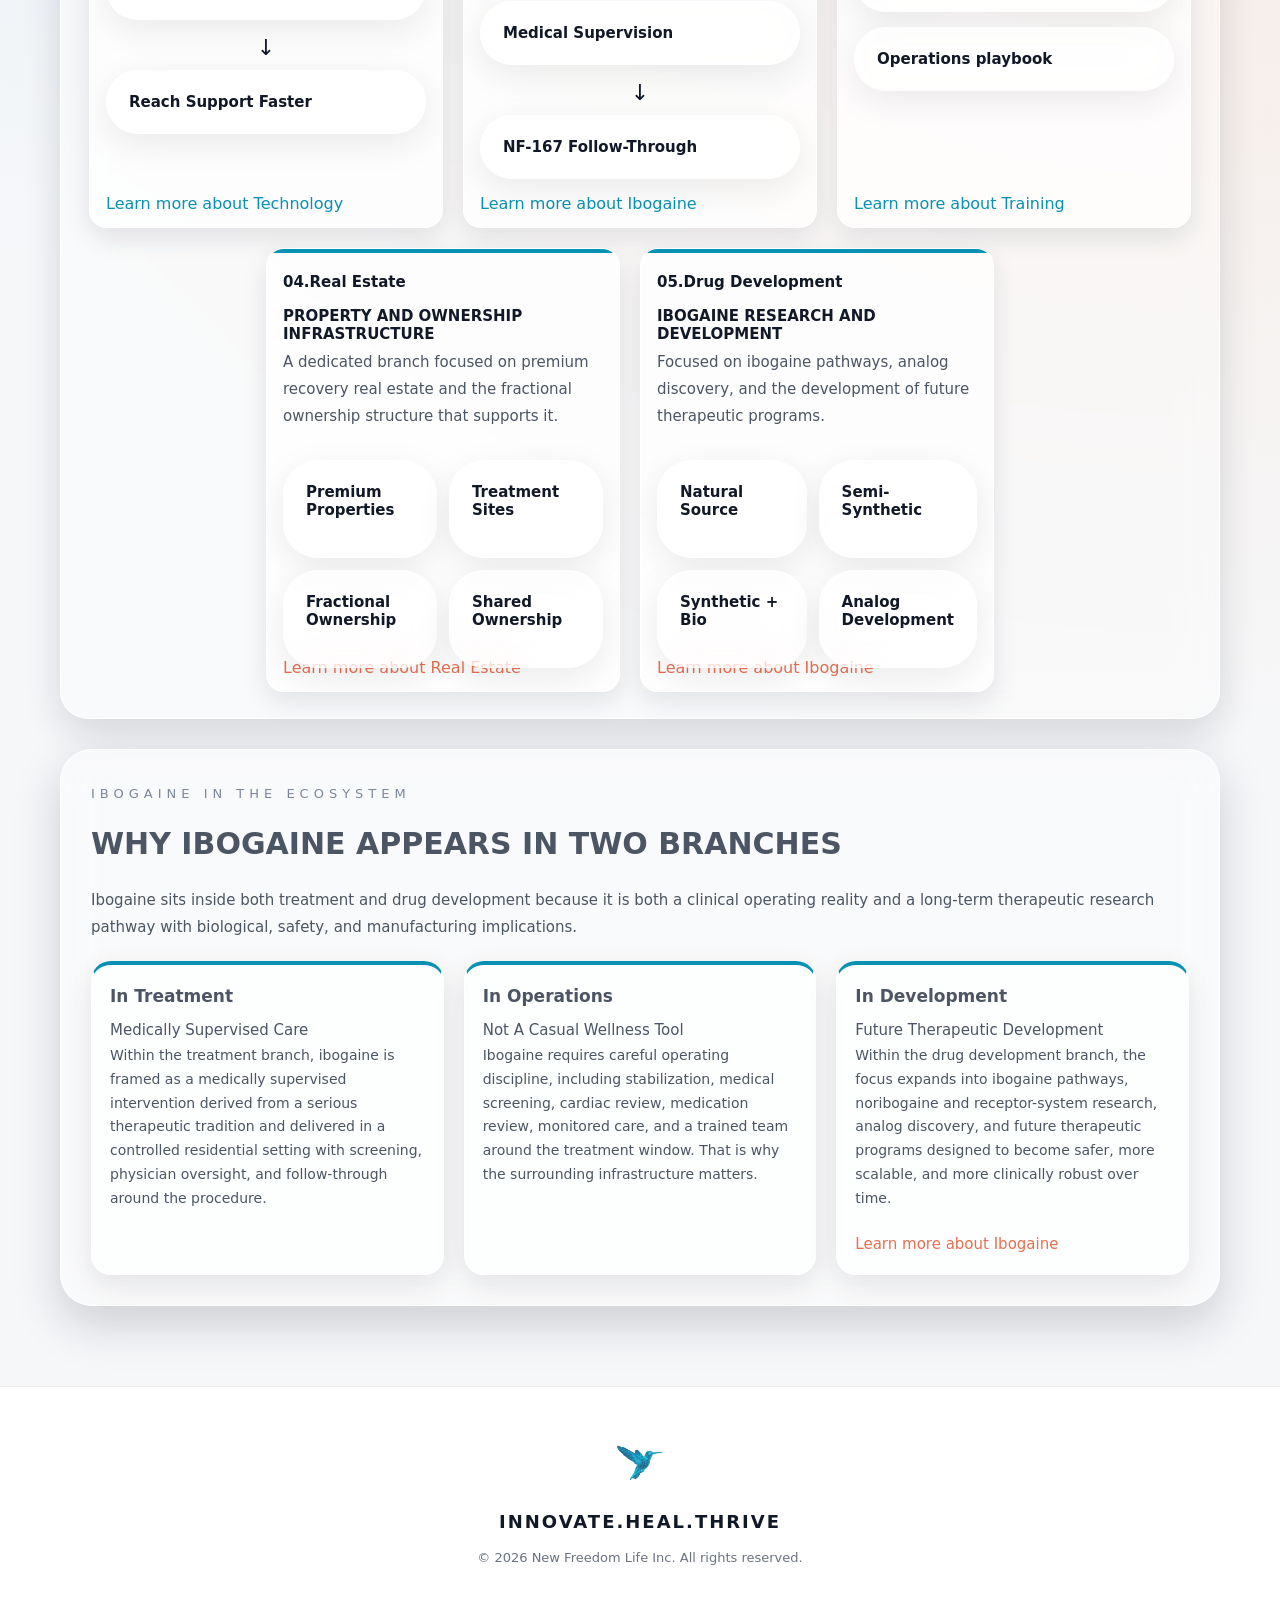
==== commit 00d9d183: "changed layout" ====
--- a/branches.html
+++ b/branches.html
@@ -26,7 +26,7 @@
     <ul class="nav-links">
       <li><a href="index.html">HOME</a></li>
       <li><a href="branches.html">ECOSYSTEM BRANCHES</a></li>
-      <li><a href="#">NF-167</a></li>
+      <li><a href="NF-167.html">NF-167</a></li>
       <li><a href="leadership.html">LEADERSHIP</a></li>
       <li><a href="#">CONTACT</a></li>
     </ul>
@@ -236,12 +236,12 @@
       </div>
       <div class="overview-item">
         <h3>04.Real Estate</h3>
-        <h3>PROPERTY AND OWNERSHIP</h3>
+        <h3>PROPERTY AND OWNERSHIP INFRASTRUCTURE</h3>
         <p>A dedicated branch focused on premium recovery real estate and the fractional ownership structure that supports it.</p>
         <section class="branch-flow">
   
 
-  <div class="branch-flow-row">
+  <div class="branch-flow-row grid-2x2">
     <div class="branch-step">
       <h3 class="glass">Premium <br>Properties</h3>
     </div>
@@ -268,7 +268,7 @@
         <p>Focused on ibogaine pathways, analog discovery, and the development of future therapeutic programs.</p>
         <section class="branch-flow">
 
-  <div class="branch-flow-row">
+  <div class="branch-flow-row grid-2x2">
     <div class="branch-step">
       <h3 class="glass">Natural Source</h3>
     </div>
--- a/branches-style.css
+++ b/branches-style.css
@@ -561,8 +561,18 @@
   margin-top: 20px;
   gap: 16px;
   display:grid;
-  grid-template-columns:repeat(5,1fr);
-  align-items:stretch;
+  grid-template-columns:repeat(3,1fr);
+  gap: 20px;
+}
+
+.overview-item:nth-child(4){
+  grid-column: 1/2;
+  transform: translateX(50%);
+}
+
+.overview-item:nth-child(5){
+  grid-column: 2/3;
+  transform: translateX(50%);
 }
 
 
@@ -580,7 +590,7 @@
   height: 100%;
 }
 
-/* thin orange line on top of each item */
+/* thin blue line on top of each item */
 .overview-item::before{
   content: "";
   position: absolute;
@@ -604,6 +614,8 @@
   color: #4b5563;
 }
 
+
+
 /* responsive behaviour */
 @media (max-width: 1100px){
   .overview-grid{
@@ -669,6 +681,16 @@
   height:100%;
 }
 
+.grid-2x2{
+  display: grid;
+  grid-template-columns: repeat(2, 1fr);
+  gap: 12px;
+}
+
+.grid-2x2 .branch-step{
+  margin-bottom: 0;
+}
+
 /* Ibogaine section */
 .ibogaine-section{
   max-width: 1200px;
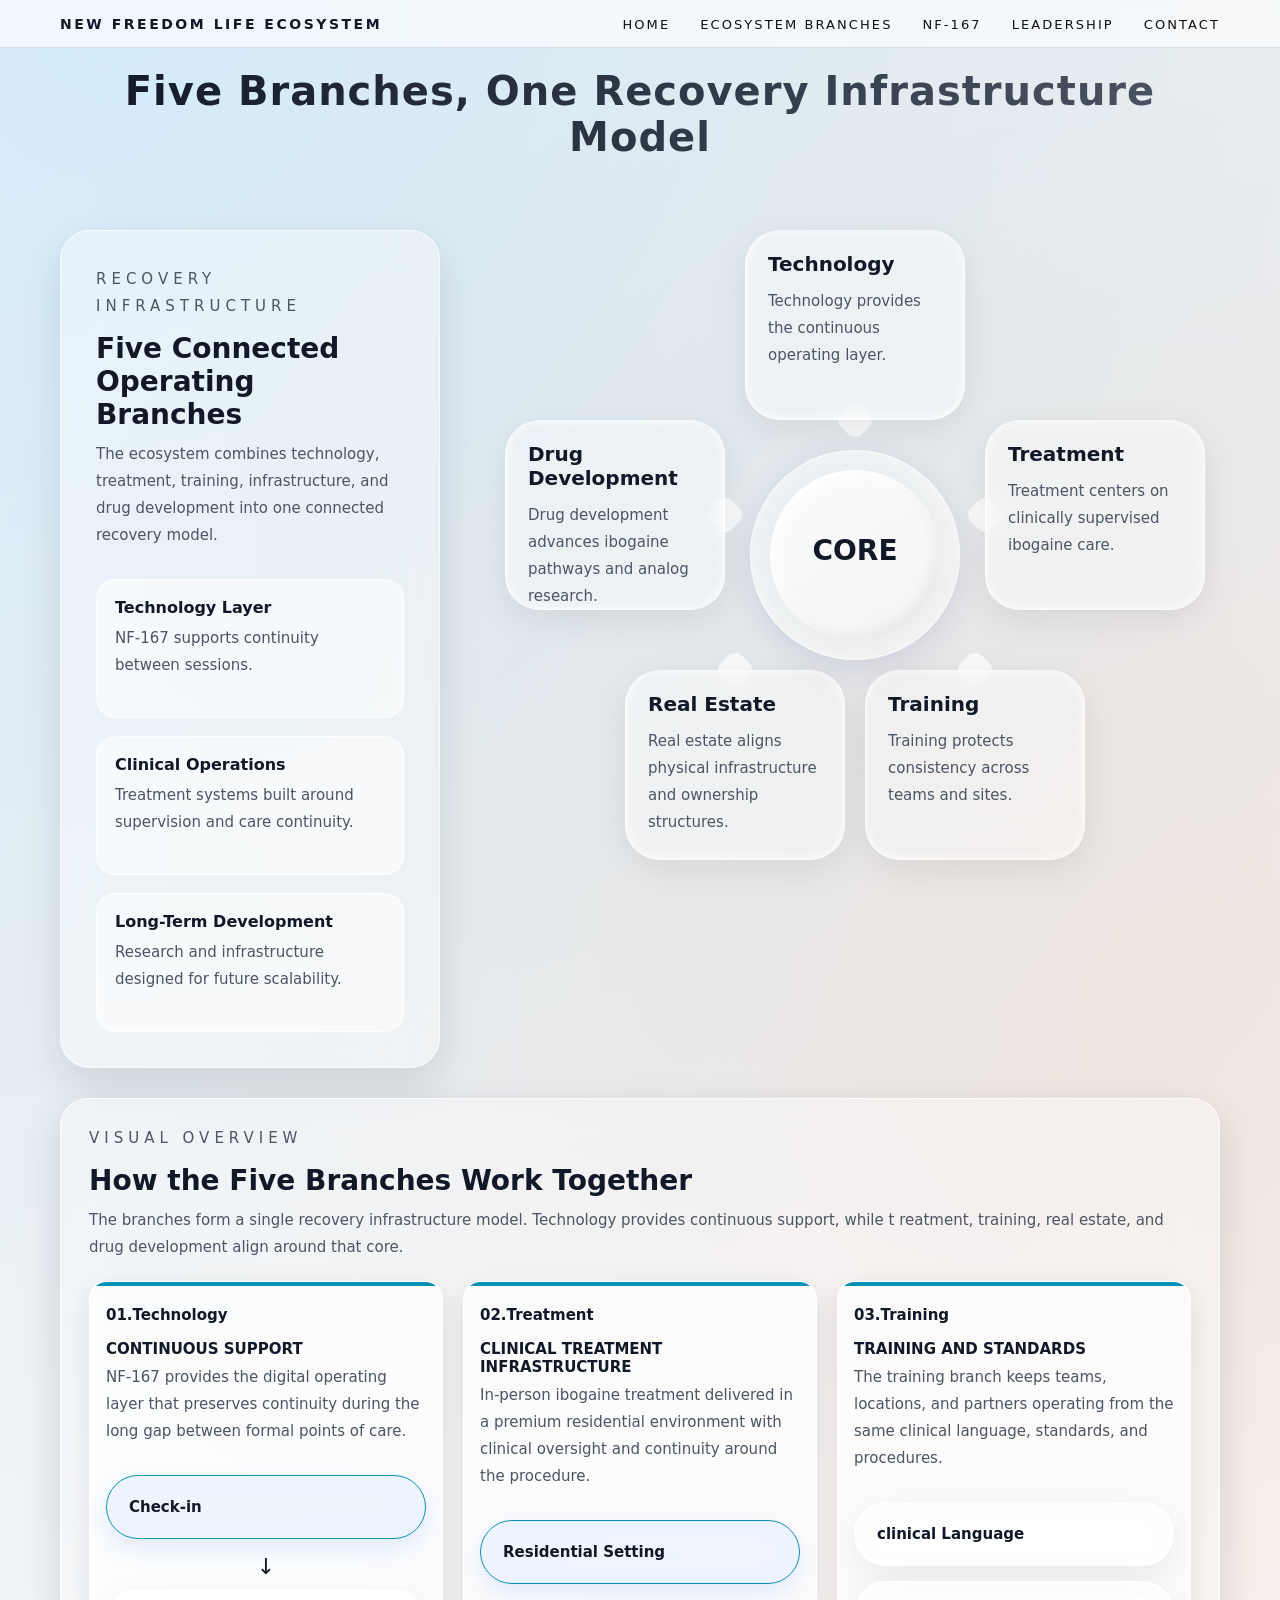
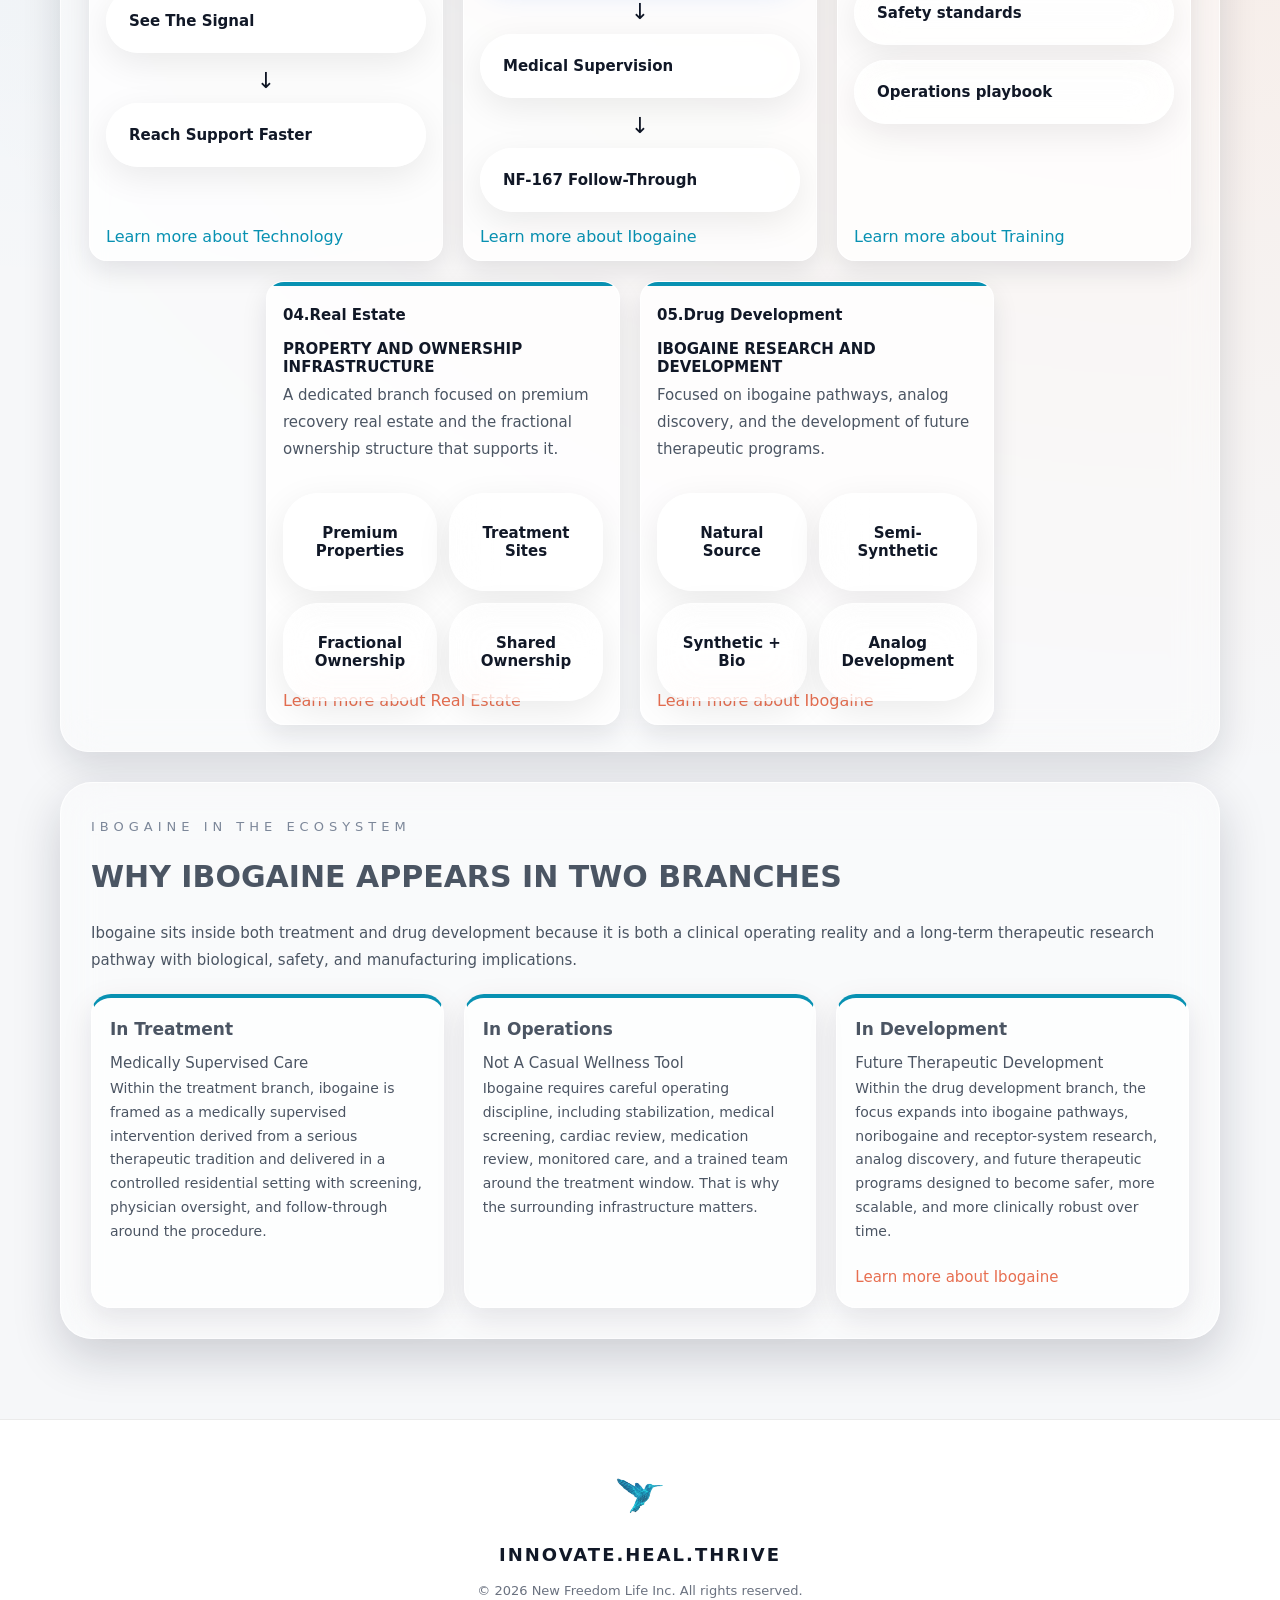
==== commit a0fe8be6: "changed to" ====
--- a/branches.html
+++ b/branches.html
@@ -166,7 +166,7 @@
         <h3>01.Technology</h3>
         <h3>CONTINUOUS SUPPORT</h3>
         <p>NF-167 provides the digital operating layer that preserves continuity during the long gap between formal points of care.</p>
-        <section class="branch-flow">
+        <section class="branch-flow tech-flow">
           
   <div class="branch-flow-row">
     <div class="branch-step">
@@ -192,7 +192,7 @@
         <h3>02.Treatment</h3>
         <h3>CLINICAL TREATMENT INFRASTRUCTURE</h3>
         <p>In-person ibogaine treatment delivered in a premium residential environment with clinical oversight and continuity around the procedure.</p>
-        <section class="branch-flow">
+        <section class="branch-flow treatment-flow">
   <div class="branch-flow-row">
     <div class="branch-step">
       <h3 class="glass">Residential Setting</h3>
--- a/branches-style.css
+++ b/branches-style.css
@@ -48,6 +48,16 @@
   font-size: 14px;
   letter-spacing: 0.18em;
   font-weight: 600;
+}
+
+@media (max-width:768px){
+
+  .logotext{
+    font-size:11px;
+    letter-spacing:0.08em;
+    max-width:70%;
+  }
+
 }
 
 .nav-links {
@@ -224,7 +234,8 @@
 }
 
 .glass-side-panel{
-  width: 380px;
+  width: 100%;
+  max-width:380px;
   flex:0.45;
 
   padding:35px;
@@ -550,6 +561,24 @@
   .top-content h1{
     font-size:38px;
   }
+}
+
+@media (max-width:768px){
+
+  .center-circle{
+    width:160px;
+    height:160px;
+  }
+
+  .inner-circle{
+    width:130px;
+    height:130px;
+  }
+
+  .inner-circle h2{
+    font-size:28px;
+  }
+
 }
 .overview-section{
   max-width: 1200px;
@@ -614,8 +643,6 @@
   color: #4b5563;
 }
 
-
-
 /* responsive behaviour */
 @media (max-width: 1100px){
   .overview-grid{
@@ -627,6 +654,17 @@
   .overview-grid{
     grid-template-columns: 1fr;
   }
+}
+@media (max-width:768px){
+
+  .overview-grid{
+    gap:16px;
+  }
+
+  .overview-item{
+    padding:20px;
+  }
+
 }
 
 .branch-arrow{
@@ -691,6 +729,45 @@
   margin-bottom: 0;
 }
 
+.grid-2x2 .branch-step{
+  display: flex;
+}
+
+.grid-2x2 .glass{
+  width: 100%;
+  display: flex;
+  align-items: center;
+  justify-content: center;
+  min-height: 70px;
+  text-align: center;
+}
+
+.tech-flow .branch-step:first-child .glass,
+.treatment-flow .branch-step:first-child .glass{
+  border-color: var(--nf-blue);
+  background: rgba(59, 130, 246, 0.08);
+  box-shadow: 0 10px 24px rgba(59, 130, 246, 0.15);
+}
+@media (max-width: 768px){
+
+  .overview-item:nth-child(4),
+  .overview-item:nth-child(5){
+    grid-column: auto;
+    transform: none;
+  }
+
+}
+
+@media (max-width:768px){
+
+  .branch-flow-row{
+    flex-direction:column;
+    align-items:stretch;
+  }
+
+}
+
+
 /* Ibogaine section */
 .ibogaine-section{
   max-width: 1200px;
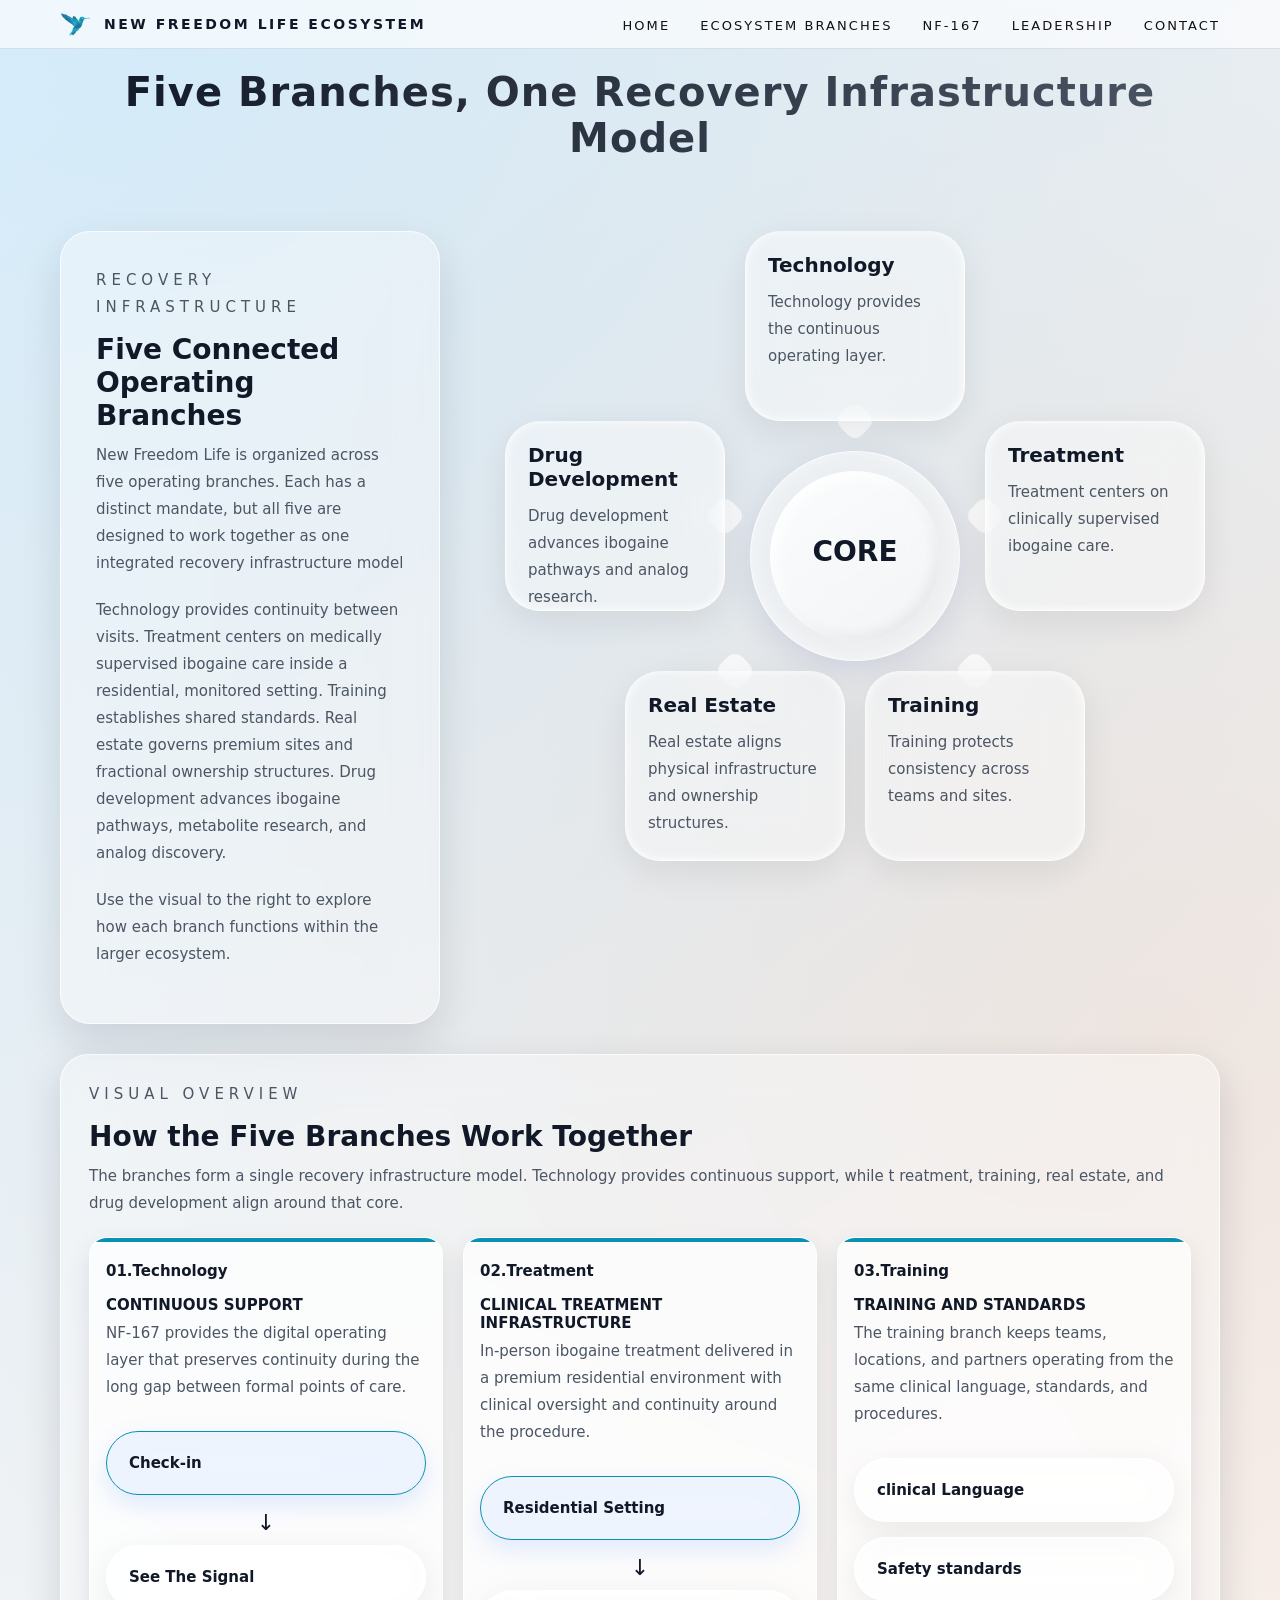
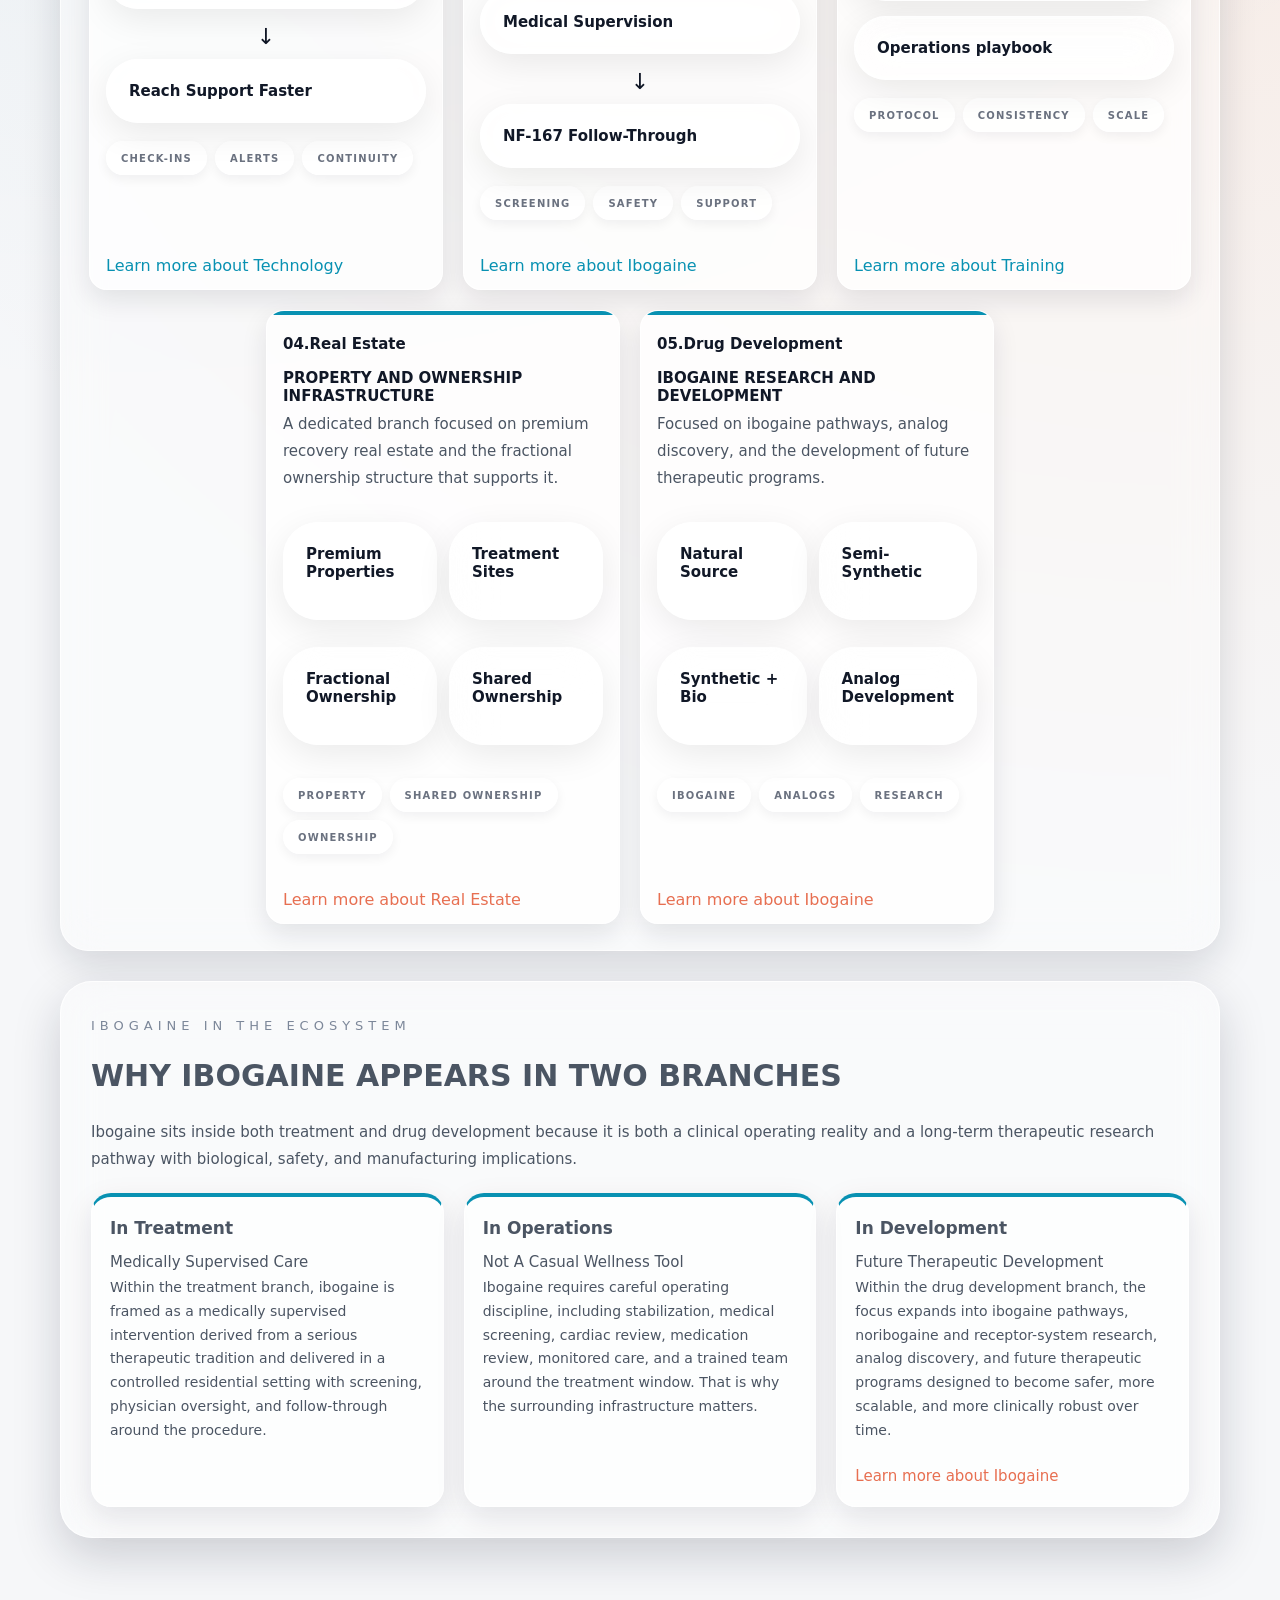
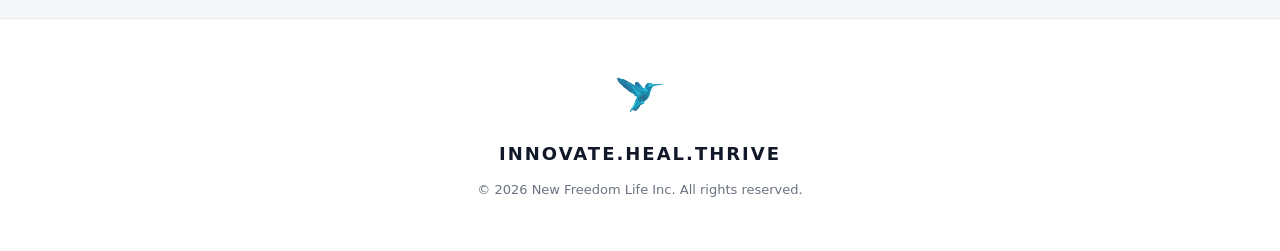
==== commit af8c1d0f: "made UI/UX changes" ====
--- a/branches.html
+++ b/branches.html
@@ -3,7 +3,7 @@
   <head>
     <meta charset="UTF-8" />
     <meta name="viewport" content="width=device-width, initial-scale=1.0" />
-    <title>Branches</title>
+    <title>New Freedom Life | Five Ecosystem Branches</title>
 
     <link
       href="https://fonts.googleapis.com/css2?family=Poppins:wght@300;400;500;600;700&display=swap"
@@ -11,12 +11,18 @@
     />
 
     <link rel="stylesheet" href="branches-style.css" />
+    <link rel="icon"type="image/png" href="./assests/logo.png">
   </head>
 
   <body>
 <nav>
+  <div class="brand">
+    <div class="nav-logo">
+      <img src="./assests/logo.png" alt="logo">
+    </div>
     <div class="logotext">
       NEW FREEDOM LIFE ECOSYSTEM
+    </div>
     </div>
     <button class="menu-toggle" aria-label="Toggle navigation">
   <span></span>
@@ -57,35 +63,14 @@
     <h2>Five Connected Operating Branches</h2>
 
     <p>
-      The ecosystem combines technology, treatment,
-      training, infrastructure, and drug development
-      into one connected recovery model.
+      New Freedom Life is organized across five operating branches. Each has a distinct mandate, but all five are designed to work together as one integrated recovery infrastructure model
     </p>
 
-    <div class="info-points">
-
-      <div class="info-box">
-        <h4>Technology Layer</h4>
-        <p>NF-167 supports continuity between sessions.</p>
-      </div>
-
-      <div class="info-box">
-        <h4>Clinical Operations</h4>
-        <p>
-          Treatment systems built around supervision
-          and care continuity.
-        </p>
-      </div>
-
-      <div class="info-box">
-        <h4>Long-Term Development</h4>
-        <p>
-          Research and infrastructure designed
-          for future scalability.
-        </p>
-      </div>
-
-    </div>
+    <p>Technology provides continuity between visits. Treatment centers on medically supervised ibogaine care inside a residential, monitored setting. Training establishes shared standards. Real estate governs premium sites and fractional ownership structures. Drug development advances ibogaine pathways, metabolite research, and analog discovery.</p>
+
+    <p>
+      Use the visual to the right to explore how each branch functions within the larger ecosystem.
+    </p>
   </div>
 
   <!-- RIGHT SIDE VISUAL -->
@@ -102,28 +87,28 @@
 
       <!-- CARDS -->
 
-      <div class="card card1">
+      <div class="card card1" data-branch="technology">
         <div class="glass">
           <h3>Technology</h3>
           <p>Technology provides the continuous operating layer.</p>
         </div>
       </div>
 
-      <div class="card card2">
+      <div class="card card2" data-branch="treatment">
         <div class="glass">
           <h3>Treatment</h3>
           <p>Treatment centers on clinically supervised ibogaine care.</p>
         </div>
       </div>
 
-      <div class="card card3">
+      <div class="card card3" data-branch="training">
         <div class="glass">
           <h3>Training</h3>
           <p>Training protects consistency across teams and sites.</p>
         </div>
       </div>
 
-      <div class="card card4">
+      <div class="card card4" data-branch="realestate">
         <div class="glass">
           <h3>Real Estate</h3>
           <p>
@@ -133,7 +118,7 @@
         </div>
       </div>
 
-      <div class="card card5">
+      <div class="card card5" data-branch="drug-development">
         <div class="glass">
           <h3>Drug Development</h3>
           <p>
@@ -144,8 +129,255 @@
       </div>
 
     </section>
-
-  </div>
+    
+
+  </div>
+  <!-- BRANCH INFORMATION MODAL -->
+
+<div class="branch-modal" id="branchModal">
+
+  <div class="modal-content">
+
+    <button class="modal-close" id="modalClose">
+      &times;
+    </button>
+
+    <p class="modal-tag">OPERATING BRANCH</p>
+
+    <h2 id="modalTitle">Technology</h2>
+
+    <p id="modalDescription">
+      NF-167 gives the ecosystem a digital operating layer so signals, check-ins, and follow-up do not disappear between formal moments of care
+    </p>
+
+    <div class="modal-details">
+
+      <div class="detail-box">
+        <h4>MAIN JOB</h4>
+        <p id="modalRole">
+          Digital operations
+        </p>
+      </div>
+
+      <div class="detail-box">
+        <h4>SUPPORTS</h4>
+        <p id="modalFocus">
+          People in care and care teams
+        </p>
+      </div>
+      <div class="detail-box">
+        <h4>WHY IT MATTERS</h4>
+        <p  id="modalWhy">
+          More continuity between visits
+        </p>
+      </div>
+
+    </div>
+
+  </div>
+
+</div>
+<script>
+
+const branchData = {
+
+  technology: {
+
+    title: "Technology",
+
+    description:
+      "NF-167 gives the ecosystem a digital operating layer so signals, check-ins, and follow-up do not disappear between formal moments of care",
+
+    role:
+      "Digital operations",
+
+    focus:
+      "People in care and care teams",
+
+    why:
+      "More continutity between visits"
+  },
+
+
+  treatment: {
+
+    title: "Treatment",
+
+    description:
+      "This branch brings together residential treatment, physician supervision, clinical screening, cardiac review, and NF-167 continuity before and after the procedure.",
+
+    role:
+      "Clincial care",
+
+    focus:
+    "People in treatment and medical teams",
+
+    why:
+      "A safer, more connected care experience"
+  },
+
+
+  training: {
+
+    title: "Training",
+
+    description:
+      "This branch establishes shared language, workflows, and safety standards so the care model can scale without losing discipline.",
+
+    role:
+      "Standards and training",
+
+    focus:
+      "Staff, operators, and partners",
+
+    why:
+      "Shared standards across the system"
+  },
+
+
+  realestate: {
+
+    title: "Real Estate",
+
+    description:
+      "This branch covers premium recovery properties, treatment-linked enviornments, and the fractional ownership framework behind them",
+
+    role:
+      "Property and ownership",
+
+    focus:
+      "Residents, operators, and ecosystem participants",
+
+    why:
+      "Premium environments with long-term assest alignment"
+  },
+
+
+  "drug-development": {
+
+    title: "Drug Development",
+
+    description:
+      "This branch advances iboganine R&D across natural-source, semi-synthetic, synthetic, biosynthetic and analog development pathways with an eye toward safer and more scalable therapeutic options",
+
+    role:
+      "Ibogaine R&D",
+
+    focus:
+      "Reserch teams and future therapies",
+
+    why:
+      "Future therapeutic pathways and next-generation compounds"
+  }
+
+};
+
+
+// GET ELEMENTS
+
+const cards = document.querySelectorAll(".card");
+
+const modal = document.getElementById("branchModal");
+
+const modalClose = document.getElementById("modalClose");
+
+const modalTitle = document.getElementById("modalTitle");
+
+const modalDescription =
+  document.getElementById("modalDescription");
+
+const modalRole =
+  document.getElementById("modalRole");
+
+const modalFocus =
+  document.getElementById("modalFocus");
+
+const modalWhy = 
+  document.getElementById("modalWhy");
+
+
+// CLICK ON CARD
+
+cards.forEach(card => {
+
+  card.addEventListener("click", () => {
+
+    const branchName =
+      card.dataset.branch;
+
+    const data =
+      branchData[branchName];
+
+
+    modalTitle.textContent =
+      data.title;
+
+    modalDescription.textContent =
+      data.description;
+
+    modalRole.textContent =
+      data.role;
+
+    modalFocus.textContent =
+      data.focus;
+
+    modalWhy.textContent = 
+      data.why;
+
+
+    modal.classList.add("active");
+
+    document.body.style.overflow =
+      "hidden";
+
+  });
+
+});
+
+
+// CLOSE BUTTON
+
+modalClose.addEventListener("click", closeModal);
+
+
+// CLICK OUTSIDE MODAL
+
+modal.addEventListener("click", (event) => {
+
+  if(event.target === modal){
+
+    closeModal();
+
+  }
+
+});
+
+
+// ESC KEY
+
+document.addEventListener("keydown", (event) => {
+
+  if(event.key === "Escape"){
+
+    closeModal();
+
+  }
+
+});
+
+
+// CLOSE FUNCTION
+
+function closeModal(){
+
+  modal.classList.remove("active");
+
+  document.body.style.overflow =
+    "";
+
+}
+
+</script>
 </section>
 
 <!--visual overview section-->
@@ -184,6 +416,11 @@
     <div class="branch-step">
       <h3 class="glass">Reach Support Faster</h3>
     </div>
+    <div class="buttons">
+      <span class="btn">CHECK-INS</span>
+      <span class="btn">ALERTS</span>
+      <span class="btn">CONTINUITY</span>
+    </div>
   </div>
   <a class="blue-link" href="technology.html">Learn more about Technology</a>
 </section>
@@ -209,8 +446,13 @@
     <div class="branch-step">
       <h3 class="glass">NF-167 Follow-Through</h3>
     </div>
-  </div>
-  <a class="blue-link" href="">Learn more about Ibogaine</a>
+    <div class="buttons">
+      <span class="btn">SCREENING</span>
+      <span class="btn">SAFETY</span>
+      <span class="btn">SUPPORT</span>
+    </div>
+  </div>
+  <a class="blue-link" href="./ibogaine.html">Learn more about Ibogaine</a>
 </section>
       </div>
       <div class="overview-item">
@@ -230,6 +472,11 @@
     <div class="branch-step">
       <h3 class="glass">Operations playbook</h3>
     </div>
+    <div class="buttons">
+      <h6 class="btn">PROTOCOL</h6>
+      <h6 class="btn">CONSISTENCY</h6>
+      <h6 class="btn">SCALE</h6>
+    </div>
   </div>
   <a class="blue-link" href="./training.html">Learn more about Training</a>
 </section>
@@ -257,7 +504,11 @@
     <div class="branch-step">
       <h3 class="glass">Shared <br>Ownership</h3>
     </div>
-
+      <div class="buttons">
+      <span class="btn">PROPERTY</span>
+      <span class="btn">SHARED OWNERSHIP</span>
+      <span class="btn">OWNERSHIP</span>
+    </div>
   </div>
   <a class="orange-link" href="./realestate.html">Learn more about Real Estate</a>
 </section>
@@ -283,6 +534,11 @@
 
     <div class="branch-step">
       <h3 class="glass">Analog <br>Development</h3>
+    </div>
+    <div class="buttons">
+      <span class="btn">IBOGAINE</span>
+      <span class="btn">ANALOGS</span>
+      <span class="btn">RESEARCH</span>
     </div>
   </div>
   <a class="orange-link" href="./ibogaine.html">Learn more about Ibogaine</a>
--- a/branches-style.css
+++ b/branches-style.css
@@ -34,7 +34,7 @@
   top: 0;
   z-index: 1000;
   width: 100%;
-  padding: 14px 60px;
+  padding: 8px 60px;
   background: rgba(255, 255, 255, 0.65);
   backdrop-filter: blur(18px);
   -webkit-backdrop-filter: blur(18px);
@@ -43,6 +43,19 @@
   align-items: center;
   border-bottom: 1px solid rgba(148, 163, 184, 0.3);
 }
+
+.brand{
+  display: flex;
+  align-items: center;
+  gap: 12px;
+}
+
+.nav-logo img{
+  width: 32px;
+  height: 32px;
+  display: block;
+}
+
 
 .logotext {
   font-size: 14px;
@@ -263,26 +276,6 @@
   color:#4b5563;
 }
 
-.info-points{
-  margin-top:30px;
-  display:flex;
-  flex-direction:column;
-  gap:18px;
-}
-
-.info-box{
-  padding:18px;
-  border-radius:20px;
-
-  background:rgba(255,255,255,0.55);
-
-  border:1px solid rgba(255,255,255,0.9);
-}
-
-.info-box h4{
-  margin-bottom:8px;
-  color:#111827;
-}
 
 /* INFOGRAPHIC WRAPPER */
 
@@ -497,6 +490,258 @@
   right:-15px;
   top:50%;
   transform:translateY(-50%) rotate(45deg);
+}
+
+/* ============================= */
+/* BRANCH INFORMATION MODAL */
+/* ============================= */
+
+.branch-modal{
+
+  position:fixed;
+
+  inset:0;
+
+  z-index:2000;
+
+  display:flex;
+
+  align-items:center;
+
+  justify-content:center;
+
+  padding:20px;
+
+  background:rgba(15,23,42,0.28);
+
+  backdrop-filter:blur(12px);
+
+  -webkit-backdrop-filter:blur(12px);
+
+  opacity:0;
+
+  visibility:hidden;
+
+  transition:0.35s ease;
+}
+
+
+/* SHOW MODAL */
+
+.branch-modal.active{
+
+  opacity:1;
+
+  visibility:visible;
+
+}
+
+
+/* MODAL BOX */
+
+.modal-content{
+
+  position:relative;
+
+  width:100%;
+
+  max-width:620px;
+
+  padding:42px;
+
+  border-radius:32px;
+
+  background:
+
+    linear-gradient(
+
+      135deg,
+
+      rgba(255,255,255,0.75),
+
+      rgba(255,255,255,0.45)
+
+    );
+
+  backdrop-filter:blur(30px);
+
+  -webkit-backdrop-filter:blur(30px);
+
+  border:1px solid rgba(255,255,255,0.85);
+
+  box-shadow:
+
+    0 30px 80px rgba(15,23,42,0.22),
+
+    inset 0 0 30px rgba(255,255,255,0.5);
+
+  transform:translateY(30px) scale(0.95);
+
+  transition:0.35s ease;
+
+}
+
+
+/* MODAL ANIMATION */
+
+.branch-modal.active .modal-content{
+
+  transform:translateY(0) scale(1);
+
+}
+
+
+/* CLOSE BUTTON */
+
+.modal-close{
+
+  position:absolute;
+
+  top:18px;
+
+  right:20px;
+
+  width:38px;
+
+  height:38px;
+
+  border:none;
+
+  border-radius:50%;
+
+  background:rgba(255,255,255,0.6);
+
+  font-size:25px;
+
+  color:#111827;
+
+  cursor:pointer;
+
+  transition:0.3s ease;
+
+}
+
+
+.modal-close:hover{
+
+  background:var(--nf-blue);
+
+  color:white;
+
+  transform:rotate(90deg);
+
+}
+
+
+/* MODAL TEXT */
+
+.modal-tag{
+
+  font-size:11px !important;
+
+  letter-spacing:4px;
+
+  color:var(--nf-blue) !important;
+
+  margin-bottom:12px;
+
+}
+
+
+.modal-content h2{
+
+  font-size:36px;
+
+  margin-bottom:18px;
+
+  color:#111827;
+
+}
+
+
+.modal-content > p{
+
+  font-size:16px;
+
+  line-height:1.8;
+
+  color:#4b5563;
+
+}
+
+
+/* DETAILS */
+
+.modal-details{
+
+  display:grid;
+
+  grid-template-columns:repeat(2,1fr);
+
+  gap:16px;
+
+  margin-top:28px;
+
+}
+
+
+.detail-box{
+
+  padding:20px;
+
+  border-radius:20px;
+
+  background:rgba(255,255,255,0.55);
+
+  border:1px solid rgba(255,255,255,0.8);
+
+}
+
+
+.detail-box h4{
+
+  margin-bottom:8px;
+
+  font-size:15px;
+
+  color:#111827;
+
+}
+
+
+.detail-box p{
+
+  font-size:13px;
+
+  line-height:1.6;
+
+  color:#5d6472;
+
+}
+
+
+/* MOBILE */
+
+@media(max-width:600px){
+
+  .modal-content{
+
+    padding:32px 24px;
+
+  }
+
+  .modal-content h2{
+
+    font-size:28px;
+
+  }
+
+  .modal-details{
+
+    grid-template-columns:1fr;
+
+  }
+
 }
 
 /* RESPONSIVE */
@@ -619,6 +864,23 @@
   height: 100%;
 }
 
+.overview-item{
+    display:flex;
+    flex-direction:column;
+}
+
+.branch-flow{
+    display:flex;
+    flex-direction:column;
+    flex:1;
+}
+
+.blue-link,
+.orange-link{
+    margin-top:auto;
+    padding-top:18px;
+}
+
 /* thin blue line on top of each item */
 .overview-item::before{
   content: "";
@@ -719,27 +981,64 @@
   height:100%;
 }
 
+.buttons {
+  display: flex;
+  gap: 15px;
+  flex-wrap: wrap;
+}
+
+.buttons{
+    display:flex;
+    flex-wrap:wrap;
+    gap:8px;
+    margin-top:18px;
+    margin-bottom:18px;
+}
+
+.btn{
+    display:inline-flex;
+    align-items:center;
+    justify-content:center;
+
+    padding:8px 14px;
+    min-height:34px;
+
+    border-radius:999px;
+
+    background:rgba(255,255,255,0.72);
+    border:1px solid rgba(255,255,255,0.9);
+
+    box-shadow:
+        0 4px 12px rgba(15,23,42,.06),
+        inset 0 1px 1px rgba(255,255,255,.8);
+
+    font-size:10px;
+    font-weight:600;
+    letter-spacing:.12em;
+    text-transform:uppercase;
+    white-space:nowrap;
+
+    color:#6b7280;
+    margin:0;
+}
+
 .grid-2x2{
-  display: grid;
-  grid-template-columns: repeat(2, 1fr);
-  gap: 12px;
-}
-
-.grid-2x2 .branch-step{
-  margin-bottom: 0;
-}
-
-.grid-2x2 .branch-step{
-  display: flex;
-}
-
-.grid-2x2 .glass{
-  width: 100%;
-  display: flex;
-  align-items: center;
-  justify-content: center;
-  min-height: 70px;
-  text-align: center;
+    display:grid;
+    grid-template-columns:repeat(2,1fr);
+    gap:12px;
+}
+
+/* Make buttons occupy both columns */
+.grid-2x2 .buttons{
+    grid-column:1 / -1;
+
+    display:flex;
+    flex-wrap:wrap;
+    gap:8px;
+    justify-content:flex-start;
+
+    width:100%;
+    margin-top:16px;
 }
 
 .tech-flow .branch-step:first-child .glass,
